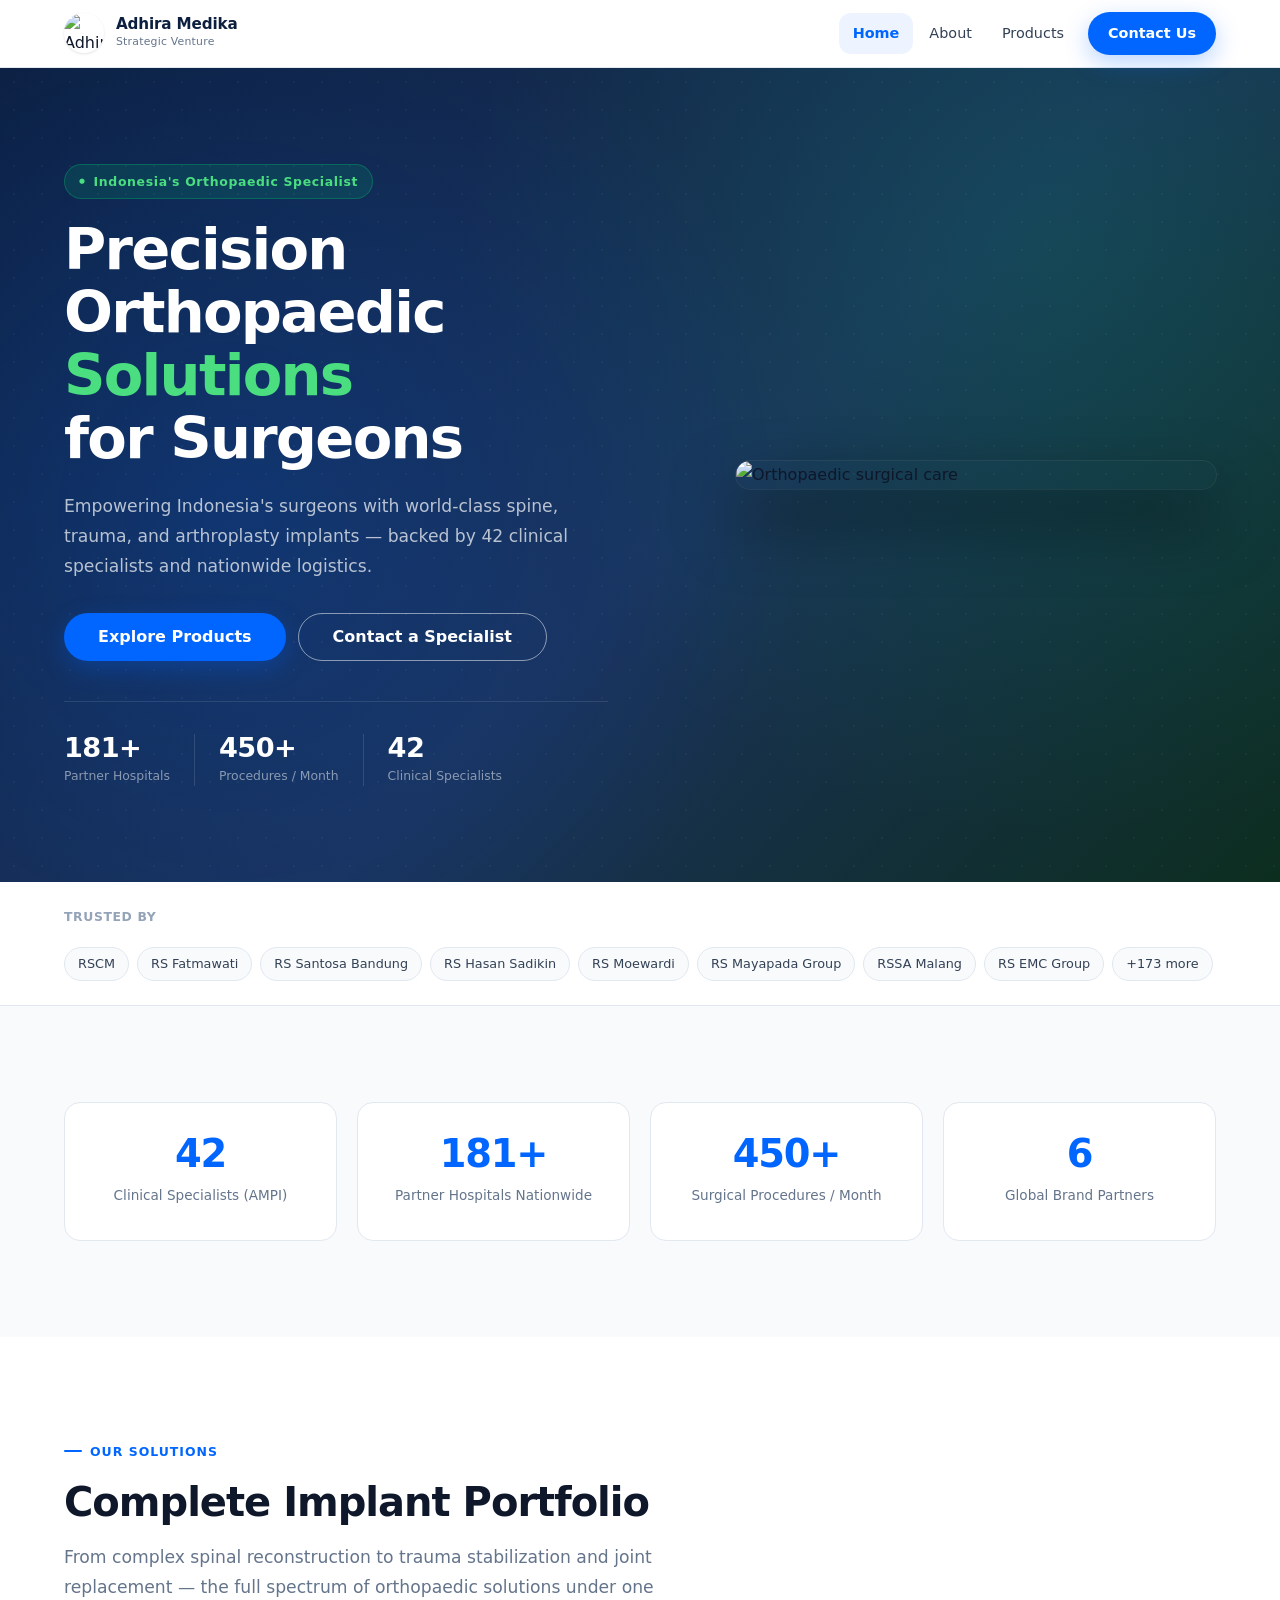
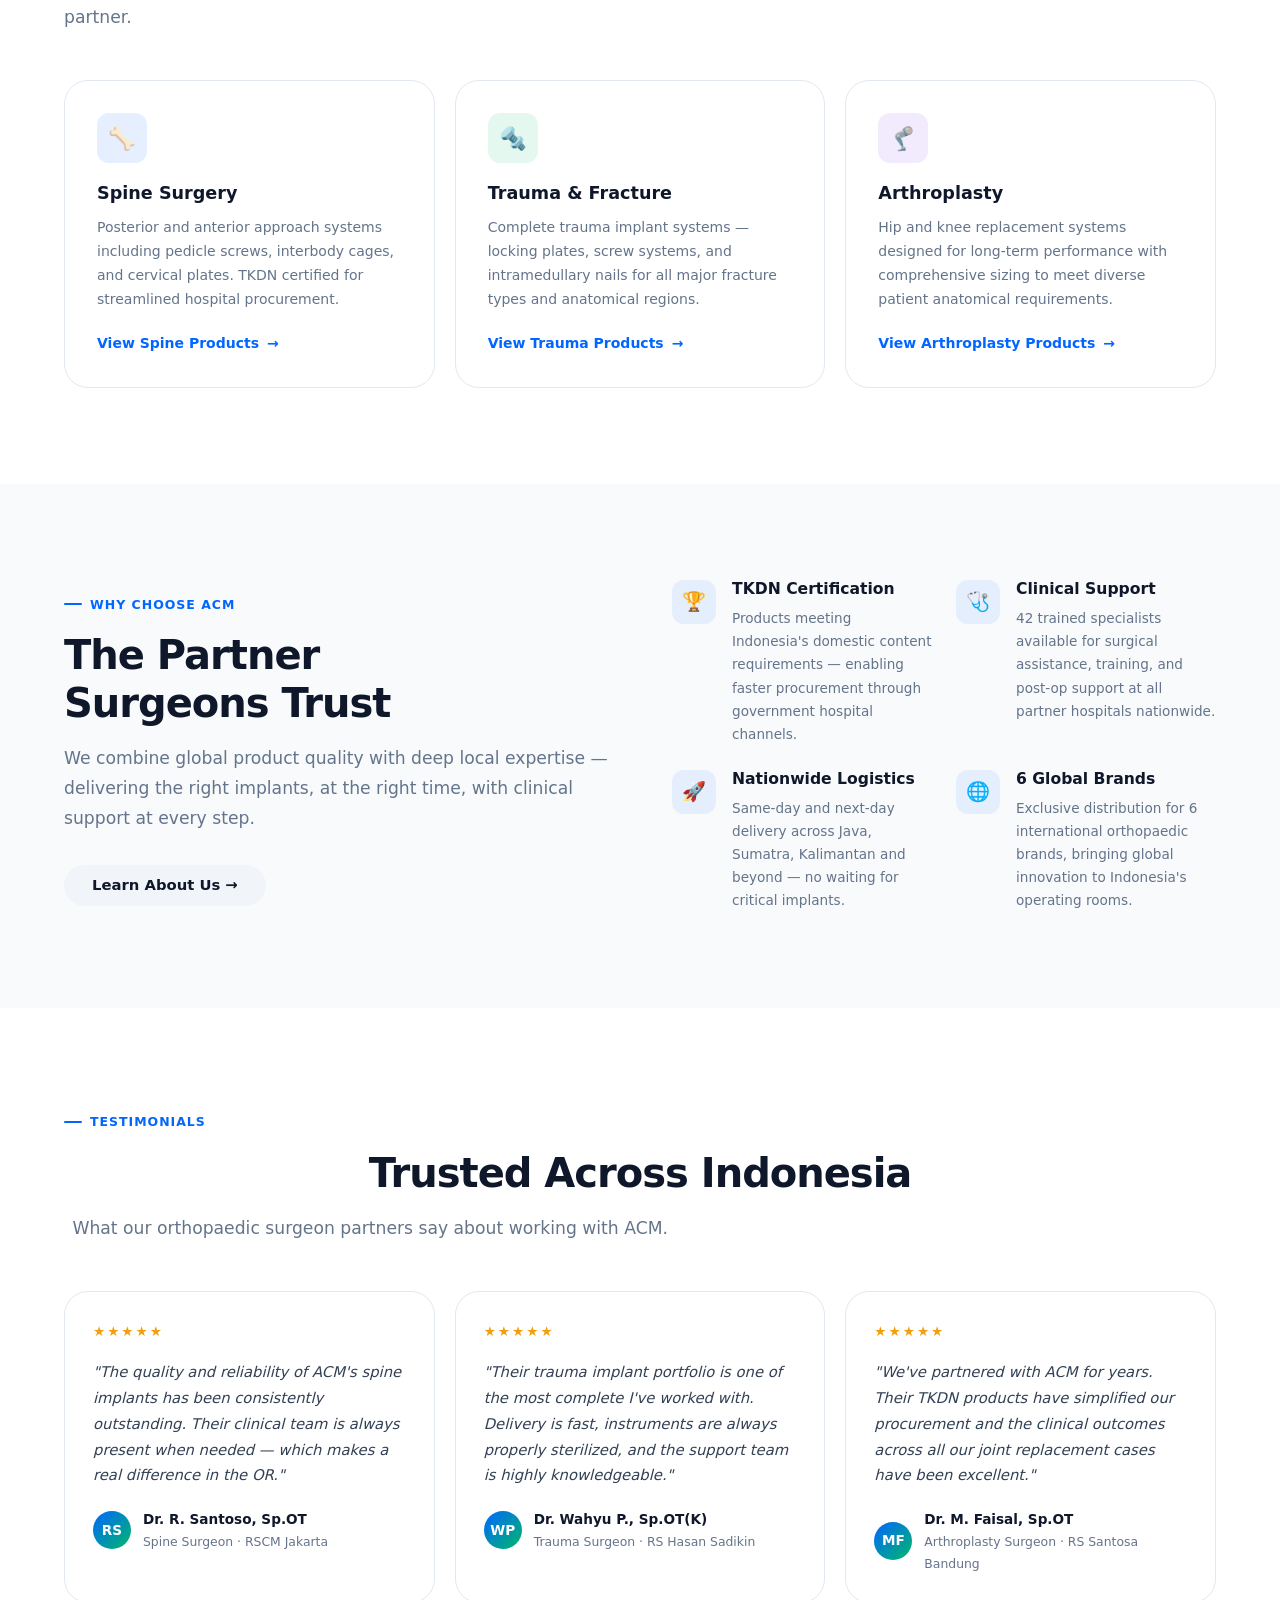
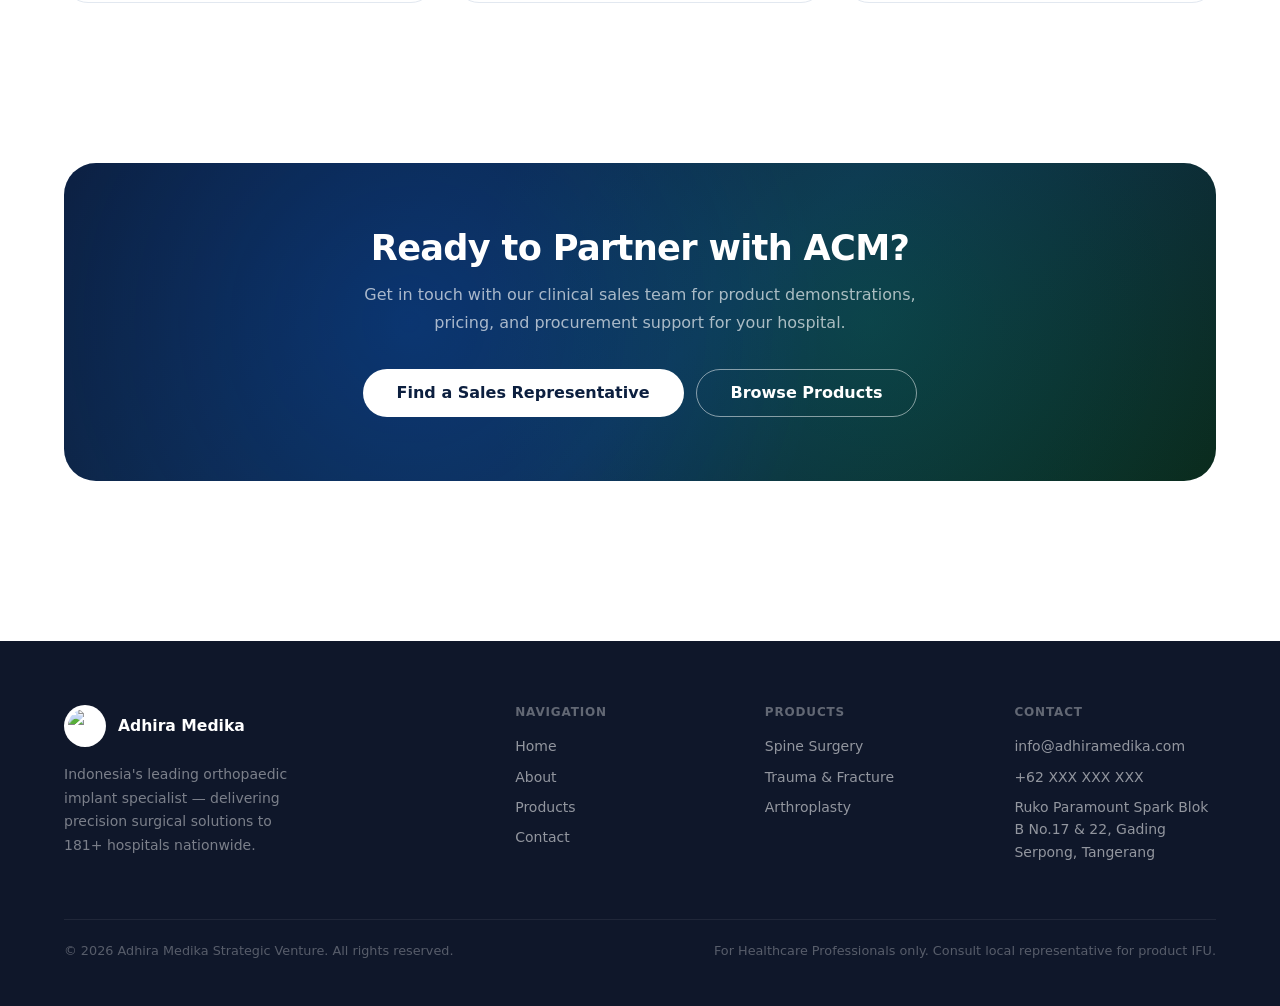
==== index.html @ 1e5b0699 "Initial commit: ACM premium redesign v2" ====
<!DOCTYPE html>
<html lang="en">
<head>
  <meta charset="UTF-8">
  <meta name="viewport" content="width=device-width, initial-scale=1.0">
  <meta name="referrer" content="strict-origin-when-cross-origin">
  <meta http-equiv="Content-Security-Policy" content="default-src 'self'; style-src 'self' https://fonts.googleapis.com 'unsafe-inline'; font-src 'self' https://fonts.gstatic.com; img-src 'self' data:; script-src 'self'; frame-ancestors 'none'; form-action 'self'; base-uri 'self';">
  <meta name="description" content="Adhira Medika Strategic Venture — Indonesia's leading orthopaedic implant distributor. Spine, trauma, and arthroplasty solutions for surgeons across 181+ hospitals.">
  <title>Adhira Medika Strategic Venture — Orthopaedic Implant Solutions</title>
  <link rel="preconnect" href="https://fonts.googleapis.com">
  <link href="https://fonts.googleapis.com/css2?family=Inter:wght@400;500;600;700;800;900&display=swap" rel="stylesheet">
  <link rel="stylesheet" href="css/shared.css">
  <style>
    /* ── Hero ── */
    .hero {
      background: linear-gradient(135deg, #0c1f3f 0%, #1a3158 55%, #0c2e1f 100%);
      padding: var(--s-24) 0;
      overflow: hidden; position: relative;
    }
    .hero::before {
      content: ''; position: absolute; inset: 0;
      background-image: radial-gradient(circle at 18% 55%, rgba(0,102,255,.2) 0%, transparent 50%),
        radial-gradient(circle at 82% 22%, rgba(0,184,107,.17) 0%, transparent 48%);
      pointer-events: none;
    }
    .hero::after {
      content: ''; position: absolute; inset: 0;
      background-image: radial-gradient(circle, rgba(255,255,255,.038) 1px, transparent 1px);
      background-size: 28px 28px; pointer-events: none;
    }
    .hero-inner {
      position: relative; z-index: 1;
      display: grid; grid-template-columns: 1fr 1fr;
      gap: var(--s-16); align-items: center;
    }
    .hero-badge {
      display: inline-flex; align-items: center; gap: var(--s-2);
      background: rgba(0,184,107,.15); border: 1px solid rgba(0,184,107,.35);
      color: #4ade80; font-size: 0.78rem; font-weight: 700;
      letter-spacing: 0.05em; padding: 6px 14px; border-radius: var(--r-full);
      margin-bottom: var(--s-5);
    }
    .hero-badge::before { content: '●'; font-size: 0.55em; }
    .hero-h1 {
      font-size: clamp(2.2rem, 4.5vw, 3.6rem);
      font-weight: 900; color: #fff;
      letter-spacing: -0.03em; line-height: 1.09;
      margin-bottom: var(--s-5);
    }
    .hero-h1 em { font-style: normal; color: #4ade80; }
    .hero-sub {
      font-size: 1.075rem; color: rgba(255,255,255,.7);
      line-height: 1.75; max-width: 50ch; margin-bottom: var(--s-8);
    }
    .hero-actions { display: flex; gap: var(--s-3); flex-wrap: wrap; }
    .hero-stats {
      display: flex; gap: var(--s-6); margin-top: var(--s-10);
      padding-top: var(--s-8); border-top: 1px solid rgba(255,255,255,.1);
      flex-wrap: wrap;
    }
    .hero-stat-num { display: block; font-size: 1.7rem; font-weight: 900; color: #fff; letter-spacing: -0.02em; line-height: 1; }
    .hero-stat-label { font-size: 0.775rem; color: rgba(255,255,255,.5); margin-top: 4px; }
    .hero-divider { width: 1px; background: rgba(255,255,255,.12); align-self: stretch; }
    .hero-visual { display: flex; align-items: center; justify-content: flex-end; }
    .hero-img-wrap {
      border-radius: var(--r-2xl); overflow: hidden;
      box-shadow: 0 32px 64px rgba(0,0,0,.5), 0 0 0 1px rgba(255,255,255,.08);
      max-width: 480px; width: 100%;
    }
    .hero-img-wrap img { width: 100%; display: block; }

    /* ── Trust Bar ── */
    .trust-bar { padding: var(--s-6) 0; border-bottom: 1px solid var(--gray-200); }
    .trust-bar-inner { display: flex; align-items: center; gap: var(--s-5); flex-wrap: wrap; }
    .trust-label { font-size: 0.775rem; font-weight: 600; color: var(--gray-400); letter-spacing: 0.05em; text-transform: uppercase; white-space: nowrap; flex-shrink: 0; }
    .trust-chips { display: flex; flex-wrap: wrap; gap: var(--s-2); }
    .trust-chip { background: var(--gray-50); border: 1px solid var(--gray-200); border-radius: var(--r-full); padding: 5px 13px; font-size: 0.8rem; font-weight: 500; color: var(--gray-700); }

    /* ── Stats ── */
    .stats-grid { display: grid; grid-template-columns: repeat(4, 1fr); gap: var(--s-5); }
    .stat-card {
      background: #fff; border: 1px solid var(--gray-200); border-radius: var(--r-lg);
      padding: var(--s-8) var(--s-6); text-align: center;
      transition: box-shadow var(--t-base), transform var(--t-base), border-color var(--t-base);
    }
    @media (hover:hover) { .stat-card:hover { box-shadow: var(--sh-lg); transform: translateY(-3px); border-color: var(--primary); } }
    .stat-num { display: block; font-size: 2.4rem; font-weight: 900; color: var(--primary); letter-spacing: -0.03em; line-height: 1; margin-bottom: var(--s-2); }
    .stat-label { font-size: 0.85rem; color: var(--gray-500); font-weight: 500; }

    /* ── Solutions ── */
    .solutions-grid { display: grid; grid-template-columns: repeat(3, 1fr); gap: var(--s-5); }
    .solution-card {
      background: #fff; border: 1px solid var(--gray-200); border-radius: var(--r-xl);
      padding: var(--s-8); display: flex; flex-direction: column;
      transition: box-shadow var(--t-base), transform var(--t-base), border-color var(--t-base);
    }
    @media (hover:hover) { .solution-card:hover { box-shadow: var(--sh-lg); transform: translateY(-4px); border-color: var(--primary); } }
    .solution-icon { width: 50px; height: 50px; border-radius: var(--r-md); display: flex; align-items: center; justify-content: center; font-size: 1.4rem; margin-bottom: var(--s-5); }
    .icon-blue { background: rgba(0,102,255,.1); }
    .icon-green { background: rgba(0,184,107,.1); }
    .icon-purple { background: rgba(124,58,237,.1); }
    .solution-title { font-size: 1.1rem; font-weight: 700; color: var(--gray-900); margin-bottom: var(--s-3); }
    .solution-desc { font-size: 0.875rem; color: var(--gray-500); line-height: 1.7; flex: 1; margin-bottom: var(--s-5); }
    .solution-link { display: inline-flex; align-items: center; gap: var(--s-2); font-size: 0.875rem; font-weight: 600; color: var(--primary); text-decoration: none; }
    .solution-link-arrow { transition: transform var(--t-fast); }
    .solution-link:hover .solution-link-arrow { transform: translateX(4px); }

    /* ── Why ACM ── */
    .why-layout { display: grid; grid-template-columns: 1fr 1fr; gap: var(--s-16); align-items: center; }
    .why-grid { display: grid; grid-template-columns: 1fr 1fr; gap: var(--s-6); }
    .why-item { display: flex; gap: var(--s-4); }
    .why-icon { flex-shrink: 0; width: 44px; height: 44px; background: rgba(0,102,255,.08); border-radius: var(--r-md); display: flex; align-items: center; justify-content: center; font-size: 1.2rem; }
    .why-title { font-size: 0.975rem; font-weight: 700; color: var(--gray-900); margin-bottom: var(--s-2); }
    .why-desc { font-size: 0.85rem; color: var(--gray-500); line-height: 1.7; }

    /* ── Testimonials ── */
    .testimonials-grid { display: grid; grid-template-columns: repeat(3, 1fr); gap: var(--s-5); }
    .testi-card { background: #fff; border: 1px solid var(--gray-200); border-radius: var(--r-xl); padding: var(--s-7, 1.75rem); }
    .testi-stars { color: #f59e0b; font-size: 0.85rem; letter-spacing: 2px; margin-bottom: var(--s-4); }
    .testi-quote { font-size: 0.925rem; color: var(--gray-700); line-height: 1.75; margin-bottom: var(--s-5); font-style: italic; }
    .testi-author { display: flex; align-items: center; gap: var(--s-3); }
    .testi-avatar { width: 38px; height: 38px; border-radius: var(--r-full); background: linear-gradient(135deg, var(--primary), var(--emerald)); display: flex; align-items: center; justify-content: center; font-size: 0.85rem; font-weight: 700; color: #fff; flex-shrink: 0; }
    .testi-name { font-size: 0.85rem; font-weight: 700; color: var(--gray-900); }
    .testi-role { font-size: 0.775rem; color: var(--gray-500); }

    /* ── CTA Banner ── */
    .cta-banner {
      background: linear-gradient(135deg, #0c1f3f 0%, #0f2d4f 55%, #0a2a1c 100%);
      border-radius: var(--r-2xl); padding: var(--s-16) var(--s-12);
      margin: 0 0 var(--s-24) 0; position: relative; overflow: hidden; text-align: center;
    }
    .cta-banner::before {
      content: ''; position: absolute; inset: 0;
      background-image: radial-gradient(circle at 30% 50%, rgba(0,102,255,.22) 0%, transparent 50%),
        radial-gradient(circle at 70% 50%, rgba(0,184,107,.17) 0%, transparent 48%);
      pointer-events: none;
    }
    .cta-banner-inner { position: relative; z-index: 1; max-width: 600px; margin: 0 auto; }
    .cta-title { font-size: clamp(1.6rem, 3vw, 2.2rem); font-weight: 800; color: #fff; letter-spacing: -0.02em; margin-bottom: var(--s-3); }
    .cta-sub { font-size: 1rem; color: rgba(255,255,255,.65); line-height: 1.75; margin-bottom: var(--s-8); }
    .cta-actions { display: flex; gap: var(--s-3); justify-content: center; flex-wrap: wrap; }

    /* ── Responsive ── */
    @media (max-width: 1024px) {
      .stats-grid { grid-template-columns: repeat(2, 1fr); }
      .testimonials-grid { grid-template-columns: repeat(2, 1fr); }
    }
    @media (max-width: 860px) {
      .hero-inner { grid-template-columns: 1fr; }
      .hero-visual { display: none; }
      .solutions-grid { grid-template-columns: 1fr 1fr; }
      .why-layout { grid-template-columns: 1fr; gap: var(--s-10); }
      .cta-banner { padding: var(--s-12) var(--s-6); border-radius: var(--r-xl); }
    }
    @media (max-width: 600px) {
      .solutions-grid { grid-template-columns: 1fr; }
      .testimonials-grid { grid-template-columns: 1fr; }
      .why-grid { grid-template-columns: 1fr; }
      .hero-stats { gap: var(--s-4); }
    }
    @media (max-width: 480px) {
      .stats-grid { grid-template-columns: 1fr 1fr; }
    }
  </style>
</head>
<body>
  <a href="#main-content" class="skip-link">Skip to main content</a>

  <!-- Nav -->
  <header class="site-header" id="site-header">
    <div class="nav-inner">
      <a href="index.html" class="nav-logo" aria-label="Adhira Medika home">
        <img src="../ACM/company Logo/Adhira Medika Strategic Logo.png" alt="Adhira Medika Strategic Logo">
        <div>
          <span class="nav-logo-name">Adhira Medika</span>
          <span class="nav-logo-sub">Strategic Venture</span>
        </div>
      </a>
      <button class="nav-toggle" aria-label="Toggle navigation" aria-expanded="false" aria-controls="nav-menu">
        <span class="hamburger-line"></span>
        <span class="hamburger-line"></span>
        <span class="hamburger-line"></span>
      </button>
      <nav class="main-nav" id="nav-menu" aria-label="Main navigation">
        <ul>
          <li><a href="index.html" class="active" aria-current="page">Home</a></li>
          <li><a href="about.html">About</a></li>
          <li><a href="products.html">Products</a></li>
          <li><a href="contact.html" class="nav-cta">Contact Us</a></li>
        </ul>
      </nav>
    </div>
  </header>

  <main id="main-content">

    <!-- Hero -->
    <section class="hero" aria-label="Welcome">
      <div class="container">
        <div class="hero-inner">
          <div>
            <div class="hero-badge">Indonesia's Orthopaedic Specialist</div>
            <h1 class="hero-h1">Precision<br>Orthopaedic<br><em>Solutions</em><br>for Surgeons</h1>
            <p class="hero-sub">Empowering Indonesia's surgeons with world-class spine, trauma, and arthroplasty implants — backed by 42 clinical specialists and nationwide logistics.</p>
            <div class="hero-actions">
              <a href="products.html" class="btn btn-primary btn-lg">Explore Products</a>
              <a href="contact.html" class="btn btn-outline btn-lg">Contact a Specialist</a>
            </div>
            <div class="hero-stats">
              <div>
                <span class="hero-stat-num">181+</span>
                <div class="hero-stat-label">Partner Hospitals</div>
              </div>
              <div class="hero-divider"></div>
              <div>
                <span class="hero-stat-num">450+</span>
                <div class="hero-stat-label">Procedures / Month</div>
              </div>
              <div class="hero-divider"></div>
              <div>
                <span class="hero-stat-num">42</span>
                <div class="hero-stat-label">Clinical Specialists</div>
              </div>
            </div>
          </div>
          <div class="hero-visual">
            <div class="hero-img-wrap">
              <img src="../ACM/Others/Othopedic Care.png" alt="Orthopaedic surgical care" loading="eager">
            </div>
          </div>
        </div>
      </div>
    </section>

    <!-- Trust Bar -->
    <div class="trust-bar">
      <div class="container">
        <div class="trust-bar-inner">
          <span class="trust-label">Trusted by</span>
          <div class="trust-chips">
            <span class="trust-chip">RSCM</span>
            <span class="trust-chip">RS Fatmawati</span>
            <span class="trust-chip">RS Santosa Bandung</span>
            <span class="trust-chip">RS Hasan Sadikin</span>
            <span class="trust-chip">RS Moewardi</span>
            <span class="trust-chip">RS Mayapada Group</span>
            <span class="trust-chip">RSSA Malang</span>
            <span class="trust-chip">RS EMC Group</span>
            <span class="trust-chip">+173 more</span>
          </div>
        </div>
      </div>
    </div>

    <!-- Stats -->
    <section class="section section-muted" aria-label="Company statistics">
      <div class="container">
        <div class="stats-grid">
          <div class="stat-card" data-reveal>
            <span class="stat-num">42</span>
            <span class="stat-label">Clinical Specialists (AMPI)</span>
          </div>
          <div class="stat-card" data-reveal data-delay="1">
            <span class="stat-num">181+</span>
            <span class="stat-label">Partner Hospitals Nationwide</span>
          </div>
          <div class="stat-card" data-reveal data-delay="2">
            <span class="stat-num">450+</span>
            <span class="stat-label">Surgical Procedures / Month</span>
          </div>
          <div class="stat-card" data-reveal data-delay="3">
            <span class="stat-num">6</span>
            <span class="stat-label">Global Brand Partners</span>
          </div>
        </div>
      </div>
    </section>

    <!-- Solutions -->
    <section class="section" aria-label="Product solutions">
      <div class="container">
        <p class="section-label" data-reveal>Our Solutions</p>
        <h2 class="section-title" data-reveal>Complete Implant Portfolio</h2>
        <p class="section-sub" data-reveal>From complex spinal reconstruction to trauma stabilization and joint replacement — the full spectrum of orthopaedic solutions under one partner.</p>
        <div class="solutions-grid">
          <div class="solution-card" data-reveal data-delay="1">
            <div class="solution-icon icon-blue">🦴</div>
            <h3 class="solution-title">Spine Surgery</h3>
            <p class="solution-desc">Posterior and anterior approach systems including pedicle screws, interbody cages, and cervical plates. TKDN certified for streamlined hospital procurement.</p>
            <a href="products.html" class="solution-link">View Spine Products <span class="solution-link-arrow">→</span></a>
          </div>
          <div class="solution-card" data-reveal data-delay="2">
            <div class="solution-icon icon-green">🔩</div>
            <h3 class="solution-title">Trauma &amp; Fracture</h3>
            <p class="solution-desc">Complete trauma implant systems — locking plates, screw systems, and intramedullary nails for all major fracture types and anatomical regions.</p>
            <a href="products.html" class="solution-link">View Trauma Products <span class="solution-link-arrow">→</span></a>
          </div>
          <div class="solution-card" data-reveal data-delay="3">
            <div class="solution-icon icon-purple">🦿</div>
            <h3 class="solution-title">Arthroplasty</h3>
            <p class="solution-desc">Hip and knee replacement systems designed for long-term performance with comprehensive sizing to meet diverse patient anatomical requirements.</p>
            <a href="products.html" class="solution-link">View Arthroplasty Products <span class="solution-link-arrow">→</span></a>
          </div>
        </div>
      </div>
    </section>

    <!-- Why ACM -->
    <section class="section section-muted" aria-label="Why choose ACM">
      <div class="container">
        <div class="why-layout">
          <div>
            <p class="section-label" data-reveal>Why Choose ACM</p>
            <h2 class="section-title" data-reveal>The Partner<br>Surgeons Trust</h2>
            <p class="section-sub" data-reveal style="margin-bottom: var(--s-8);">We combine global product quality with deep local expertise — delivering the right implants, at the right time, with clinical support at every step.</p>
            <a href="about.html" class="btn btn-ghost" data-reveal>Learn About Us →</a>
          </div>
          <div class="why-grid" data-reveal>
            <div class="why-item">
              <div class="why-icon">🏆</div>
              <div>
                <h3 class="why-title">TKDN Certification</h3>
                <p class="why-desc">Products meeting Indonesia's domestic content requirements — enabling faster procurement through government hospital channels.</p>
              </div>
            </div>
            <div class="why-item">
              <div class="why-icon">🩺</div>
              <div>
                <h3 class="why-title">Clinical Support</h3>
                <p class="why-desc">42 trained specialists available for surgical assistance, training, and post-op support at all partner hospitals nationwide.</p>
              </div>
            </div>
            <div class="why-item">
              <div class="why-icon">🚀</div>
              <div>
                <h3 class="why-title">Nationwide Logistics</h3>
                <p class="why-desc">Same-day and next-day delivery across Java, Sumatra, Kalimantan and beyond — no waiting for critical implants.</p>
              </div>
            </div>
            <div class="why-item">
              <div class="why-icon">🌐</div>
              <div>
                <h3 class="why-title">6 Global Brands</h3>
                <p class="why-desc">Exclusive distribution for 6 international orthopaedic brands, bringing global innovation to Indonesia's operating rooms.</p>
              </div>
            </div>
          </div>
        </div>
      </div>
    </section>

    <!-- Testimonials -->
    <section class="section" aria-label="Testimonials">
      <div class="container">
        <p class="section-label text-center" data-reveal>Testimonials</p>
        <h2 class="section-title text-center" data-reveal>Trusted Across Indonesia</h2>
        <p class="section-sub text-center" data-reveal>What our orthopaedic surgeon partners say about working with ACM.</p>
        <div class="testimonials-grid">
          <div class="testi-card" data-reveal data-delay="1">
            <div class="testi-stars">★★★★★</div>
            <p class="testi-quote">"The quality and reliability of ACM's spine implants has been consistently outstanding. Their clinical team is always present when needed — which makes a real difference in the OR."</p>
            <div class="testi-author">
              <div class="testi-avatar">RS</div>
              <div>
                <div class="testi-name">Dr. R. Santoso, Sp.OT</div>
                <div class="testi-role">Spine Surgeon · RSCM Jakarta</div>
              </div>
            </div>
          </div>
          <div class="testi-card" data-reveal data-delay="2">
            <div class="testi-stars">★★★★★</div>
            <p class="testi-quote">"Their trauma implant portfolio is one of the most complete I've worked with. Delivery is fast, instruments are always properly sterilized, and the support team is highly knowledgeable."</p>
            <div class="testi-author">
              <div class="testi-avatar">WP</div>
              <div>
                <div class="testi-name">Dr. Wahyu P., Sp.OT(K)</div>
                <div class="testi-role">Trauma Surgeon · RS Hasan Sadikin</div>
              </div>
            </div>
          </div>
          <div class="testi-card" data-reveal data-delay="3">
            <div class="testi-stars">★★★★★</div>
            <p class="testi-quote">"We've partnered with ACM for years. Their TKDN products have simplified our procurement and the clinical outcomes across all our joint replacement cases have been excellent."</p>
            <div class="testi-author">
              <div class="testi-avatar">MF</div>
              <div>
                <div class="testi-name">Dr. M. Faisal, Sp.OT</div>
                <div class="testi-role">Arthroplasty Surgeon · RS Santosa Bandung</div>
              </div>
            </div>
          </div>
        </div>
      </div>
    </section>

    <!-- CTA Banner -->
    <section class="section-sm" aria-label="Call to action">
      <div class="container">
        <div class="cta-banner">
          <div class="cta-banner-inner">
            <h2 class="cta-title">Ready to Partner with ACM?</h2>
            <p class="cta-sub">Get in touch with our clinical sales team for product demonstrations, pricing, and procurement support for your hospital.</p>
            <div class="cta-actions">
              <a href="contact.html" class="btn btn-white btn-lg">Find a Sales Representative</a>
              <a href="products.html" class="btn btn-outline btn-lg">Browse Products</a>
            </div>
          </div>
        </div>
      </div>
    </section>

  </main>

  <!-- Footer -->
  <footer class="site-footer">
    <div class="container">
      <div class="footer-grid">
        <div class="footer-brand">
          <a href="index.html" class="footer-brand-logo">
            <img src="../ACM/company Logo/Adhira Medika Strategic Logo.png" alt="Adhira Medika Logo">
            <span>Adhira Medika</span>
          </a>
          <p>Indonesia's leading orthopaedic implant specialist — delivering precision surgical solutions to 181+ hospitals nationwide.</p>
        </div>
        <div class="footer-col">
          <h4>Navigation</h4>
          <ul>
            <li><a href="index.html">Home</a></li>
            <li><a href="about.html">About</a></li>
            <li><a href="products.html">Products</a></li>
            <li><a href="contact.html">Contact</a></li>
          </ul>
        </div>
        <div class="footer-col">
          <h4>Products</h4>
          <ul>
            <li><a href="products.html">Spine Surgery</a></li>
            <li><a href="products.html">Trauma &amp; Fracture</a></li>
            <li><a href="products.html">Arthroplasty</a></li>
          </ul>
        </div>
        <div class="footer-col">
          <h4>Contact</h4>
          <ul>
            <li><a href="mailto:info@adhiramedika.com">info@adhiramedika.com</a></li>
            <li><a href="tel:+62000000000">+62 XXX XXX XXX</a></li>
            <li>Ruko Paramount Spark Blok B No.17 &amp; 22, Gading Serpong, Tangerang</li>
          </ul>
        </div>
      </div>
      <div class="footer-bottom">
        <p>© 2026 Adhira Medika Strategic Venture. All rights reserved.</p>
        <p>For Healthcare Professionals only. Consult local representative for product IFU.</p>
      </div>
    </div>
  </footer>

  <script src="js/nav.js"></script>
  <script src="js/animate.js"></script>
</body>
</html>
---- css/shared.css ----
/* ============================================================
   ACM-v2 — Adhira Medika Strategic Venture | Premium Design
   ============================================================ */

/* ─── Design Tokens ─── */
:root {
  --navy:       #0c1f3f;
  --navy-light: #152848;
  --primary:    #0066ff;
  --primary-h:  #0052cc;
  --emerald:    #00b86b;
  --emerald-h:  #009957;

  --white:    #ffffff;
  --gray-50:  #f8fafc;
  --gray-100: #f1f5f9;
  --gray-200: #e2e8f0;
  --gray-300: #cbd5e1;
  --gray-400: #94a3b8;
  --gray-500: #64748b;
  --gray-700: #334155;
  --gray-900: #0f172a;

  --font: 'Inter', system-ui, -apple-system, sans-serif;

  --s-1:  0.25rem;
  --s-2:  0.5rem;
  --s-3:  0.75rem;
  --s-4:  1rem;
  --s-5:  1.25rem;
  --s-6:  1.5rem;
  --s-8:  2rem;
  --s-10: 2.5rem;
  --s-12: 3rem;
  --s-16: 4rem;
  --s-24: 6rem;

  --r-sm:   6px;
  --r-md:   12px;
  --r-lg:   16px;
  --r-xl:   24px;
  --r-2xl:  32px;
  --r-full: 9999px;

  --sh-sm:   0 1px 3px rgba(0,0,0,.08), 0 1px 2px rgba(0,0,0,.04);
  --sh-md:   0 4px 12px rgba(0,0,0,.08), 0 2px 4px rgba(0,0,0,.04);
  --sh-lg:   0 12px 28px rgba(0,0,0,.1), 0 4px 8px rgba(0,0,0,.05);
  --sh-xl:   0 24px 48px rgba(0,0,0,.12);
  --sh-blue: 0 8px 24px rgba(0,102,255,.28);
  --sh-card: 0 0 0 1px rgba(0,0,0,.06), 0 2px 8px rgba(0,0,0,.05);

  --t-fast: 140ms ease;
  --t-base: 220ms ease;
  --nav-h:  68px;
  --max-w:  1200px;
}

/* ─── Reset ─── */
*, *::before, *::after { box-sizing: border-box; }
html { scroll-behavior: smooth; }
body {
  font-family: var(--font);
  margin: 0; padding: 0;
  color: var(--gray-900);
  background: var(--white);
  line-height: 1.7;
  -webkit-font-smoothing: antialiased;
  overflow-x: hidden;
}
img { max-width: 100%; height: auto; display: block; }
h1,h2,h3,h4,h5 { line-height: 1.2; margin: 0; font-weight: 700; }
p { margin: 0; }
a { color: inherit; }

/* ─── Skip Link ─── */
.skip-link {
  position: absolute; top: -40px; left: 0;
  background: var(--primary); color: #fff;
  padding: 8px 16px; font-weight: 600; font-size: 0.875rem;
  text-decoration: none; z-index: 9999;
  border-radius: 0 0 var(--r-sm) 0;
  transition: top var(--t-fast);
}
.skip-link:focus { top: 0; }

/* ─── Container ─── */
.container {
  max-width: var(--max-w);
  margin: 0 auto;
  padding: 0 var(--s-6);
}
@media (max-width: 600px) { .container { padding: 0 var(--s-4); } }

/* ─── Site Header / Nav ─── */
.site-header {
  position: sticky; top: 0; z-index: 500;
  height: var(--nav-h);
  display: flex; align-items: center;
  background: rgba(255,255,255,0.92);
  backdrop-filter: blur(16px);
  -webkit-backdrop-filter: blur(16px);
  border-bottom: 1px solid var(--gray-200);
  transition: box-shadow var(--t-base);
}
.site-header.scrolled { box-shadow: var(--sh-md); }

.nav-inner {
  width: 100%; max-width: var(--max-w);
  margin: 0 auto; padding: 0 var(--s-6);
  display: flex; align-items: center;
  justify-content: space-between; gap: var(--s-6);
}

.nav-logo {
  display: flex; align-items: center; gap: var(--s-3);
  text-decoration: none; flex-shrink: 0;
}
.nav-logo img {
  height: 40px; width: 40px;
  object-fit: contain; border-radius: var(--r-full);
  background: #fff; box-shadow: var(--sh-sm);
}
.nav-logo-name {
  font-weight: 800; font-size: 0.95rem;
  color: var(--navy); letter-spacing: -0.01em; display: block; line-height: 1.2;
}
.nav-logo-sub {
  font-size: 0.68rem; color: var(--gray-500);
  font-weight: 500; letter-spacing: 0.02em; display: block;
}

.main-nav { display: flex; align-items: center; }
.main-nav ul {
  list-style: none; margin: 0; padding: 0;
  display: flex; align-items: center; gap: 2px;
}
.main-nav ul li a {
  display: block; padding: 8px 14px;
  font-size: 0.9rem; font-weight: 500;
  color: var(--gray-700); text-decoration: none;
  border-radius: var(--r-md);
  transition: color var(--t-fast), background var(--t-fast);
  white-space: nowrap;
}
.main-nav ul li a:hover { color: var(--gray-900); background: var(--gray-100); }
.main-nav ul li a.active { color: var(--primary); font-weight: 600; background: rgba(0,102,255,.07); }
.main-nav ul li a.nav-cta {
  background: var(--primary); color: #fff; font-weight: 600;
  padding: 9px 20px; border-radius: var(--r-full); box-shadow: var(--sh-blue);
  margin-left: var(--s-2);
}
.main-nav ul li a.nav-cta:hover { background: var(--primary-h); }
.main-nav ul li a:focus-visible { outline: 3px solid var(--primary); outline-offset: 2px; }

/* Hamburger */
.nav-toggle {
  display: none; flex-direction: column; gap: 5px;
  padding: 10px; background: none; border: none;
  cursor: pointer; border-radius: var(--r-md);
  touch-action: manipulation;
}
.hamburger-line {
  display: block; width: 22px; height: 2px;
  background: var(--gray-700); border-radius: 2px;
  transition: transform var(--t-base), opacity var(--t-base);
}

@media (max-width: 768px) {
  .nav-toggle { display: flex; }
  .main-nav {
    position: fixed; top: var(--nav-h); left: 0; right: 0;
    background: #fff; border-bottom: 1px solid var(--gray-200);
    padding: var(--s-4); box-shadow: var(--sh-lg);
    transform: translateY(-110%); opacity: 0; pointer-events: none;
    transition: transform var(--t-base), opacity var(--t-base);
  }
  .main-nav.is-open { transform: translateY(0); opacity: 1; pointer-events: auto; }
  .main-nav ul { flex-direction: column; align-items: stretch; gap: var(--s-1); }
  .main-nav ul li a { padding: 13px 16px; font-size: 1rem; border-radius: var(--r-md); }
  .main-nav ul li a.nav-cta { text-align: center; margin-left: 0; margin-top: var(--s-2); border-radius: var(--r-md); }
}

/* ─── Buttons ─── */
.btn {
  display: inline-flex; align-items: center; gap: var(--s-2);
  padding: 13px 28px; font-family: var(--font);
  font-size: 0.925rem; font-weight: 600;
  border-radius: var(--r-full); border: none;
  cursor: pointer; text-decoration: none;
  transition: background var(--t-fast), transform var(--t-fast), box-shadow var(--t-fast);
  touch-action: manipulation; white-space: nowrap; line-height: 1;
}
.btn-primary { background: var(--primary); color: #fff; box-shadow: var(--sh-blue); }
.btn-primary:hover { background: var(--primary-h); transform: translateY(-1px); box-shadow: 0 12px 32px rgba(0,102,255,.35); }
.btn-outline { background: transparent; color: #fff; border: 1.5px solid rgba(255,255,255,.5); }
.btn-outline:hover { background: rgba(255,255,255,.1); border-color: rgba(255,255,255,.8); }
.btn-ghost { background: var(--gray-100); color: var(--gray-900); }
.btn-ghost:hover { background: var(--gray-200); }
.btn-white { background: #fff; color: var(--navy); }
.btn-white:hover { background: var(--gray-100); transform: translateY(-1px); }
.btn:focus-visible { outline: 3px solid var(--primary); outline-offset: 2px; }
.btn-lg { padding: 15px 34px; font-size: 1rem; }
.btn-sm { padding: 8px 18px; font-size: 0.825rem; }

/* ─── Section Utilities ─── */
.section { padding: var(--s-24) 0; }
.section-sm { padding: var(--s-16) 0; }
.section-dark { background: var(--navy); color: #fff; }
.section-muted { background: var(--gray-50); }

.section-label {
  display: inline-flex; align-items: center; gap: var(--s-2);
  font-size: 0.78rem; font-weight: 700;
  letter-spacing: 0.08em; text-transform: uppercase;
  color: var(--primary); margin-bottom: var(--s-4);
}
.section-label::before {
  content: ''; display: block; width: 18px; height: 2px;
  background: var(--primary); border-radius: 1px;
}

.section-title {
  font-size: clamp(1.75rem, 3.5vw, 2.5rem);
  font-weight: 800; letter-spacing: -0.025em;
  color: var(--gray-900); margin-bottom: var(--s-4);
}
.section-dark .section-title { color: #fff; }
.section-sub {
  font-size: 1.075rem; color: var(--gray-500);
  max-width: 56ch; line-height: 1.75;
  margin-bottom: var(--s-12);
}
.section-dark .section-sub { color: rgba(255,255,255,.65); }
.text-center { text-align: center; }
.text-center .section-sub { margin-left: auto; margin-right: auto; }
.text-center .section-label { justify-content: center; }

/* ─── Cards ─── */
.card {
  background: #fff; border-radius: var(--r-lg);
  box-shadow: var(--sh-card); padding: var(--s-8);
  transition: box-shadow var(--t-base), transform var(--t-base);
}
@media (hover: hover) { .card:hover { box-shadow: var(--sh-lg); transform: translateY(-3px); } }

/* ─── Scroll Reveal ─── */
[data-reveal] { opacity: 0; transform: translateY(20px); transition: opacity 0.55s ease, transform 0.55s ease; }
[data-reveal].revealed { opacity: 1; transform: none; }
[data-reveal][data-delay="1"] { transition-delay: 0.08s; }
[data-reveal][data-delay="2"] { transition-delay: 0.16s; }
[data-reveal][data-delay="3"] { transition-delay: 0.24s; }
[data-reveal][data-delay="4"] { transition-delay: 0.32s; }
@media (prefers-reduced-motion: reduce) {
  [data-reveal], [data-reveal].revealed { opacity:1; transform:none; transition:none; }
}

/* ─── Page Hero (inner pages) ─── */
.page-hero {
  background: linear-gradient(135deg, var(--navy) 0%, var(--navy-light) 60%, #0c2e1f 100%);
  padding: var(--s-16) 0; margin-bottom: 0;
  position: relative; overflow: hidden;
}
.page-hero::before {
  content: ''; position: absolute; inset: 0;
  background-image: radial-gradient(circle at 15% 50%, rgba(0,102,255,.2) 0%, transparent 50%),
    radial-gradient(circle at 85% 30%, rgba(0,184,107,.15) 0%, transparent 45%);
  pointer-events: none;
}
.page-hero::after {
  content: ''; position: absolute; inset: 0;
  background-image: radial-gradient(circle, rgba(255,255,255,.035) 1px, transparent 1px);
  background-size: 28px 28px; pointer-events: none;
}
.page-hero-inner { position: relative; z-index: 1; }
.page-hero-badge {
  display: inline-flex; align-items: center; gap: var(--s-2);
  background: rgba(255,255,255,.1); border: 1px solid rgba(255,255,255,.2);
  color: rgba(255,255,255,.85); font-size: 0.78rem; font-weight: 600;
  letter-spacing: 0.04em; padding: 5px 14px; border-radius: var(--r-full);
  margin-bottom: var(--s-4);
}
.page-hero h1 {
  font-size: clamp(2rem, 4vw, 3rem);
  font-weight: 900; color: #fff;
  letter-spacing: -0.025em; line-height: 1.1;
  margin-bottom: var(--s-4);
}
.page-hero p {
  font-size: 1.05rem; color: rgba(255,255,255,.7);
  max-width: 54ch; line-height: 1.75;
}

/* ─── Footer ─── */
.site-footer {
  background: var(--gray-900);
  color: rgba(255,255,255,.65);
  padding: var(--s-16) 0 0 0;
}
.footer-grid {
  display: grid; grid-template-columns: 2fr 1fr 1fr 1fr;
  gap: var(--s-12); padding-bottom: var(--s-12);
  border-bottom: 1px solid rgba(255,255,255,.07);
}
.footer-brand-logo {
  display: flex; align-items: center; gap: var(--s-3);
  margin-bottom: var(--s-4); text-decoration: none;
}
.footer-brand-logo img {
  height: 42px; width: 42px; object-fit: contain;
  border-radius: var(--r-full); background: #fff; padding: 4px;
}
.footer-brand-logo span { font-weight: 700; font-size: 0.975rem; color: #fff; }
.footer-brand p { font-size: 0.875rem; color: rgba(255,255,255,.45); max-width: 28ch; line-height: 1.7; }
.footer-col h4 {
  font-size: 0.75rem; font-weight: 700; letter-spacing: 0.07em;
  text-transform: uppercase; color: rgba(255,255,255,.35); margin-bottom: var(--s-4);
}
.footer-col ul { list-style: none; margin: 0; padding: 0; }
.footer-col ul li { margin-bottom: var(--s-2); }
.footer-col ul li a {
  font-size: 0.875rem; color: rgba(255,255,255,.55);
  text-decoration: none; transition: color var(--t-fast);
}
.footer-col ul li a:hover { color: #fff; }
.footer-col ul li { font-size: 0.875rem; color: rgba(255,255,255,.55); line-height: 1.6; }
.footer-bottom {
  padding: var(--s-5) 0;
  display: flex; align-items: center; justify-content: space-between; gap: var(--s-4);
  font-size: 0.8rem; color: rgba(255,255,255,.3); flex-wrap: wrap;
}

@media (max-width: 900px) { .footer-grid { grid-template-columns: 1fr 1fr; gap: var(--s-8); } }
@media (max-width: 560px) { .footer-grid { grid-template-columns: 1fr; } .footer-bottom { flex-direction: column; text-align: center; } }

/* ─── iOS Safe Areas ─── */
.site-footer { padding-bottom: max(var(--s-6), env(safe-area-inset-bottom)); }
.site-header { padding-top: env(safe-area-inset-top, 0px); height: calc(var(--nav-h) + env(safe-area-inset-top, 0px)); }

/* ─── Misc ─── */
input, textarea, select { font-size: 16px; font-family: var(--font); }
body { overflow-x: hidden; }

/* ─── Reduced Motion ─── */
@media (prefers-reduced-motion: reduce) {
  *, *::before, *::after { transition: none !important; animation: none !important; }
}
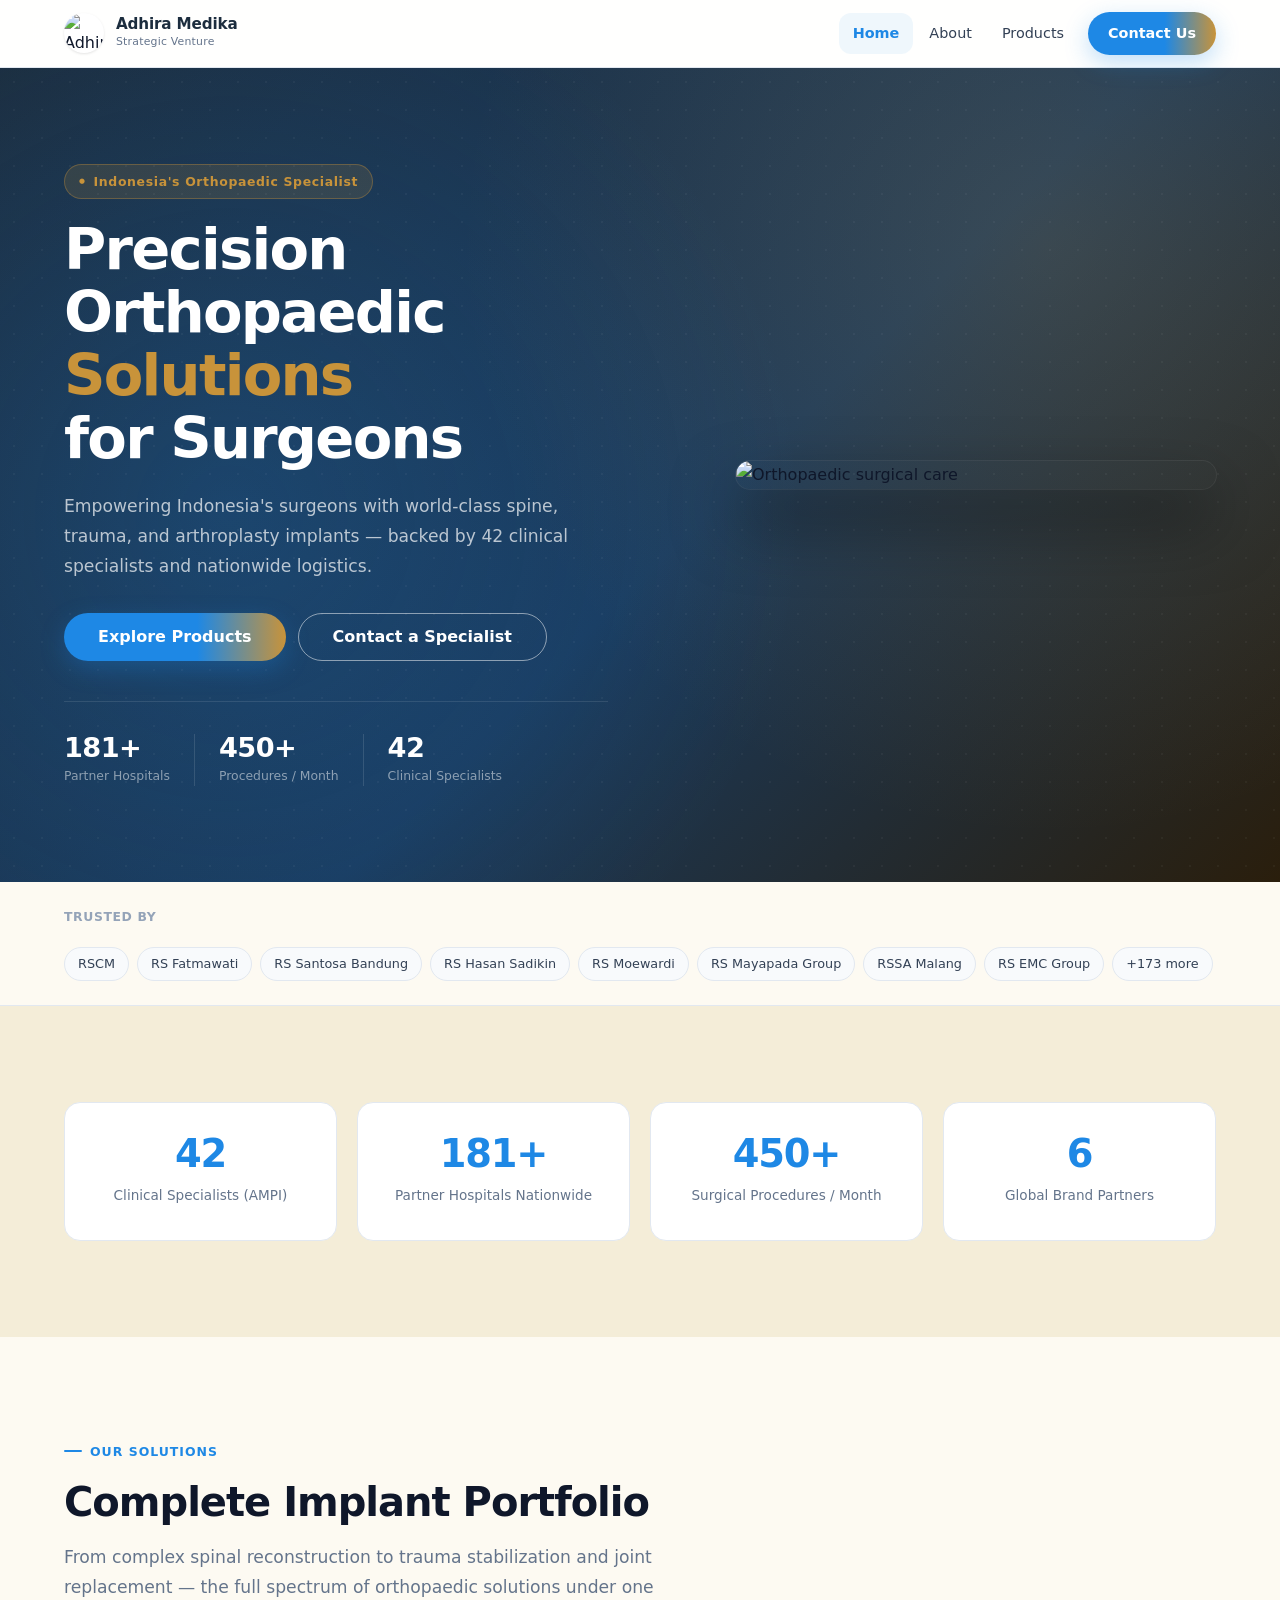
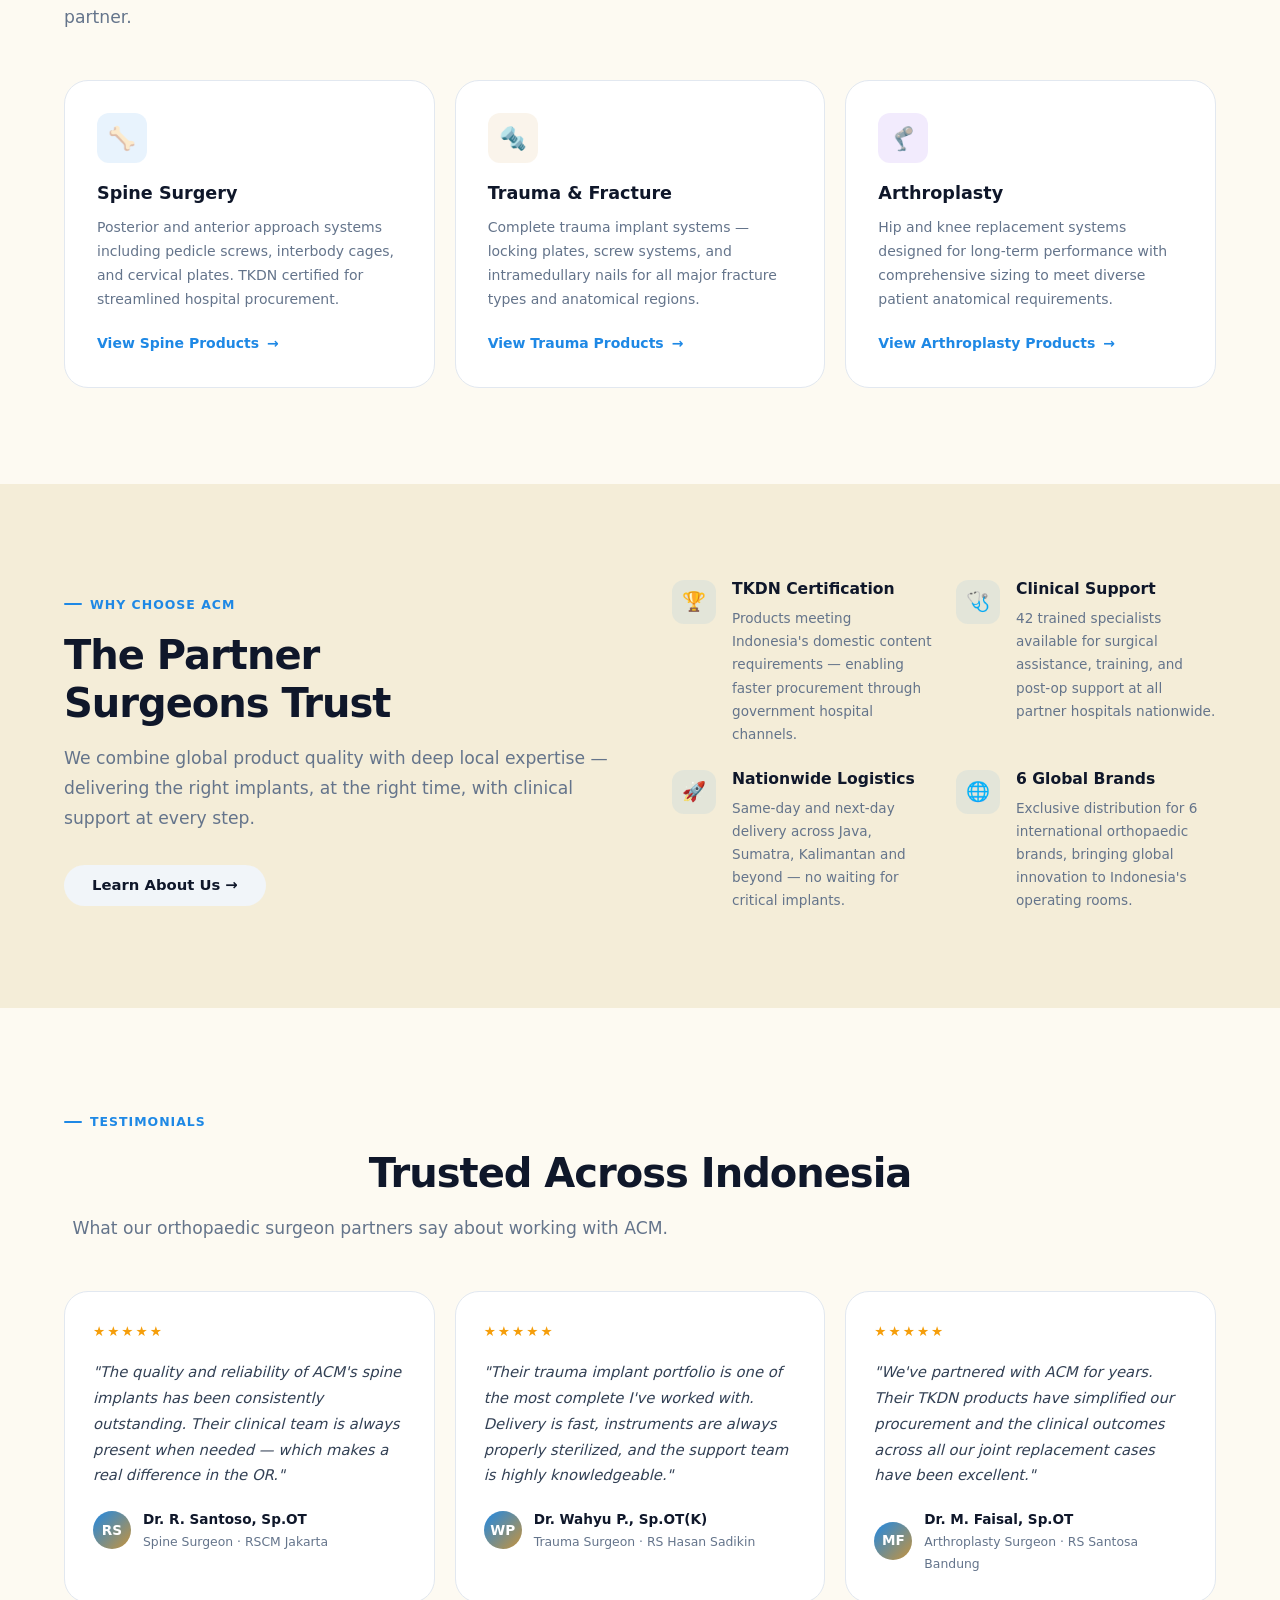
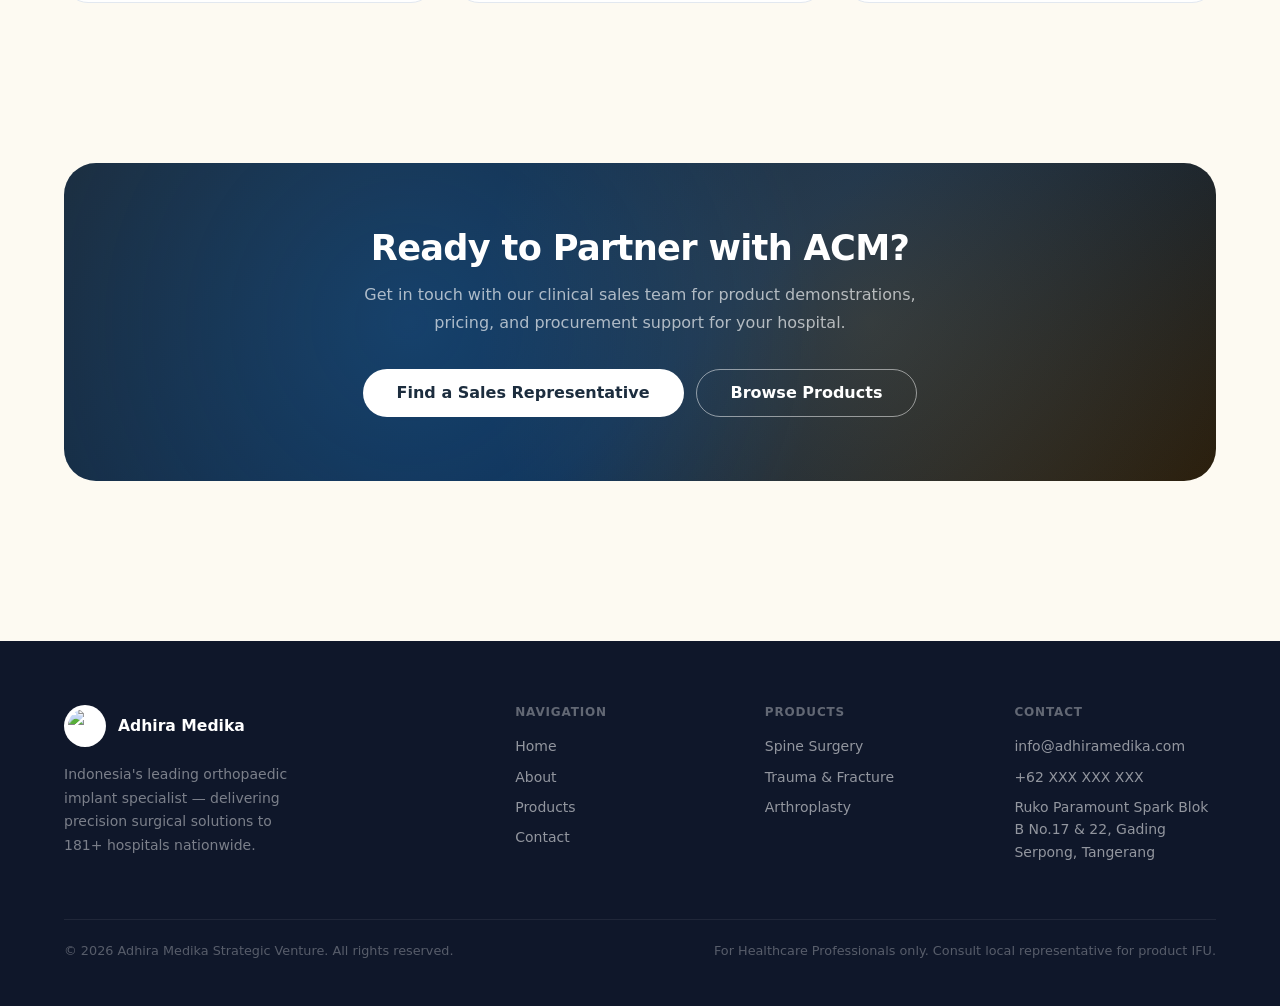
==== commit fa9b7eea: "ACM-v3: bone-themed premium redesign" ====
--- a/index.html
+++ b/index.html
@@ -13,14 +13,14 @@
   <style>
     /* ── Hero ── */
     .hero {
-      background: linear-gradient(135deg, #0c1f3f 0%, #1a3158 55%, #0c2e1f 100%);
+      background: linear-gradient(135deg, #1C2D3E 0%, #1A3A5C 55%, #2A1E0C 100%);
       padding: var(--s-24) 0;
       overflow: hidden; position: relative;
     }
     .hero::before {
       content: ''; position: absolute; inset: 0;
-      background-image: radial-gradient(circle at 18% 55%, rgba(0,102,255,.2) 0%, transparent 50%),
-        radial-gradient(circle at 82% 22%, rgba(0,184,107,.17) 0%, transparent 48%);
+      background-image: radial-gradient(circle at 18% 55%, rgba(30,136,229,.2) 0%, transparent 50%),
+        radial-gradient(circle at 82% 22%, rgba(200,147,58,.18) 0%, transparent 48%);
       pointer-events: none;
     }
     .hero::after {
@@ -35,8 +35,8 @@
     }
     .hero-badge {
       display: inline-flex; align-items: center; gap: var(--s-2);
-      background: rgba(0,184,107,.15); border: 1px solid rgba(0,184,107,.35);
-      color: #4ade80; font-size: 0.78rem; font-weight: 700;
+      background: rgba(200,147,58,.15); border: 1px solid rgba(200,147,58,.35);
+      color: #C8933A; font-size: 0.78rem; font-weight: 700;
       letter-spacing: 0.05em; padding: 6px 14px; border-radius: var(--r-full);
       margin-bottom: var(--s-5);
     }
@@ -47,7 +47,7 @@
       letter-spacing: -0.03em; line-height: 1.09;
       margin-bottom: var(--s-5);
     }
-    .hero-h1 em { font-style: normal; color: #4ade80; }
+    .hero-h1 em { font-style: normal; color: #C8933A; }
     .hero-sub {
       font-size: 1.075rem; color: rgba(255,255,255,.7);
       line-height: 1.75; max-width: 50ch; margin-bottom: var(--s-8);
@@ -96,8 +96,8 @@
     }
     @media (hover:hover) { .solution-card:hover { box-shadow: var(--sh-lg); transform: translateY(-4px); border-color: var(--primary); } }
     .solution-icon { width: 50px; height: 50px; border-radius: var(--r-md); display: flex; align-items: center; justify-content: center; font-size: 1.4rem; margin-bottom: var(--s-5); }
-    .icon-blue { background: rgba(0,102,255,.1); }
-    .icon-green { background: rgba(0,184,107,.1); }
+    .icon-blue { background: rgba(30,136,229,.1); }
+    .icon-green { background: rgba(200,147,58,.1); }
     .icon-purple { background: rgba(124,58,237,.1); }
     .solution-title { font-size: 1.1rem; font-weight: 700; color: var(--gray-900); margin-bottom: var(--s-3); }
     .solution-desc { font-size: 0.875rem; color: var(--gray-500); line-height: 1.7; flex: 1; margin-bottom: var(--s-5); }
@@ -109,7 +109,7 @@
     .why-layout { display: grid; grid-template-columns: 1fr 1fr; gap: var(--s-16); align-items: center; }
     .why-grid { display: grid; grid-template-columns: 1fr 1fr; gap: var(--s-6); }
     .why-item { display: flex; gap: var(--s-4); }
-    .why-icon { flex-shrink: 0; width: 44px; height: 44px; background: rgba(0,102,255,.08); border-radius: var(--r-md); display: flex; align-items: center; justify-content: center; font-size: 1.2rem; }
+    .why-icon { flex-shrink: 0; width: 44px; height: 44px; background: rgba(30,136,229,.08); border-radius: var(--r-md); display: flex; align-items: center; justify-content: center; font-size: 1.2rem; }
     .why-title { font-size: 0.975rem; font-weight: 700; color: var(--gray-900); margin-bottom: var(--s-2); }
     .why-desc { font-size: 0.85rem; color: var(--gray-500); line-height: 1.7; }
 
@@ -125,14 +125,14 @@
 
     /* ── CTA Banner ── */
     .cta-banner {
-      background: linear-gradient(135deg, #0c1f3f 0%, #0f2d4f 55%, #0a2a1c 100%);
+      background: linear-gradient(135deg, #1C2D3E 0%, #0F2D4F 55%, #2A1E0C 100%);
       border-radius: var(--r-2xl); padding: var(--s-16) var(--s-12);
       margin: 0 0 var(--s-24) 0; position: relative; overflow: hidden; text-align: center;
     }
     .cta-banner::before {
       content: ''; position: absolute; inset: 0;
-      background-image: radial-gradient(circle at 30% 50%, rgba(0,102,255,.22) 0%, transparent 50%),
-        radial-gradient(circle at 70% 50%, rgba(0,184,107,.17) 0%, transparent 48%);
+      background-image: radial-gradient(circle at 30% 50%, rgba(30,136,229,.22) 0%, transparent 50%),
+        radial-gradient(circle at 70% 50%, rgba(200,147,58,.18) 0%, transparent 48%);
       pointer-events: none;
     }
     .cta-banner-inner { position: relative; z-index: 1; max-width: 600px; margin: 0 auto; }
--- a/css/shared.css
+++ b/css/shared.css
@@ -4,12 +4,12 @@
 
 /* ─── Design Tokens ─── */
 :root {
-  --navy:       #0c1f3f;
-  --navy-light: #152848;
-  --primary:    #0066ff;
-  --primary-h:  #0052cc;
-  --emerald:    #00b86b;
-  --emerald-h:  #009957;
+  --navy:       #1C2D3E;   /* X-ray dark charcoal */
+  --navy-light: #243851;
+  --primary:    #1E88E5;   /* ACM steel blue */
+  --primary-h:  #0D74CB;
+  --emerald:    #C8933A;   /* bone gold / amber */
+  --emerald-h:  #A67728;
 
   --white:    #ffffff;
   --gray-50:  #f8fafc;
@@ -46,7 +46,7 @@
   --sh-md:   0 4px 12px rgba(0,0,0,.08), 0 2px 4px rgba(0,0,0,.04);
   --sh-lg:   0 12px 28px rgba(0,0,0,.1), 0 4px 8px rgba(0,0,0,.05);
   --sh-xl:   0 24px 48px rgba(0,0,0,.12);
-  --sh-blue: 0 8px 24px rgba(0,102,255,.28);
+  --sh-blue: 0 8px 24px rgba(30,136,229,.28);
   --sh-card: 0 0 0 1px rgba(0,0,0,.06), 0 2px 8px rgba(0,0,0,.05);
 
   --t-fast: 140ms ease;
@@ -62,7 +62,7 @@
   font-family: var(--font);
   margin: 0; padding: 0;
   color: var(--gray-900);
-  background: var(--white);
+  background: #FDFAF2;  /* warm bone white */
   line-height: 1.7;
   -webkit-font-smoothing: antialiased;
   overflow-x: hidden;
@@ -143,13 +143,13 @@
   white-space: nowrap;
 }
 .main-nav ul li a:hover { color: var(--gray-900); background: var(--gray-100); }
-.main-nav ul li a.active { color: var(--primary); font-weight: 600; background: rgba(0,102,255,.07); }
+.main-nav ul li a.active { color: var(--primary); font-weight: 600; background: rgba(30,136,229,.07); }
 .main-nav ul li a.nav-cta {
-  background: var(--primary); color: #fff; font-weight: 600;
+  background: linear-gradient(90deg, #1E88E5 60%, #C8933A 100%); color: #fff; font-weight: 600;
   padding: 9px 20px; border-radius: var(--r-full); box-shadow: var(--sh-blue);
   margin-left: var(--s-2);
 }
-.main-nav ul li a.nav-cta:hover { background: var(--primary-h); }
+.main-nav ul li a.nav-cta:hover { background: linear-gradient(90deg, #0D74CB 60%, #A67728 100%); }
 .main-nav ul li a:focus-visible { outline: 3px solid var(--primary); outline-offset: 2px; }
 
 /* Hamburger */
@@ -190,13 +190,13 @@
   transition: background var(--t-fast), transform var(--t-fast), box-shadow var(--t-fast);
   touch-action: manipulation; white-space: nowrap; line-height: 1;
 }
-.btn-primary { background: var(--primary); color: #fff; box-shadow: var(--sh-blue); }
-.btn-primary:hover { background: var(--primary-h); transform: translateY(-1px); box-shadow: 0 12px 32px rgba(0,102,255,.35); }
+.btn-primary { background: linear-gradient(90deg, #1E88E5 60%, #C8933A 100%); color: #fff; box-shadow: var(--sh-blue); }
+.btn-primary:hover { background: linear-gradient(90deg, #0D74CB 60%, #A67728 100%); transform: translateY(-1px); box-shadow: 0 12px 32px rgba(30,136,229,.35); }
 .btn-outline { background: transparent; color: #fff; border: 1.5px solid rgba(255,255,255,.5); }
 .btn-outline:hover { background: rgba(255,255,255,.1); border-color: rgba(255,255,255,.8); }
 .btn-ghost { background: var(--gray-100); color: var(--gray-900); }
 .btn-ghost:hover { background: var(--gray-200); }
-.btn-white { background: #fff; color: var(--navy); }
+.btn-white { background: #fff; color: #1C2D3E; }
 .btn-white:hover { background: var(--gray-100); transform: translateY(-1px); }
 .btn:focus-visible { outline: 3px solid var(--primary); outline-offset: 2px; }
 .btn-lg { padding: 15px 34px; font-size: 1rem; }
@@ -206,7 +206,7 @@
 .section { padding: var(--s-24) 0; }
 .section-sm { padding: var(--s-16) 0; }
 .section-dark { background: var(--navy); color: #fff; }
-.section-muted { background: var(--gray-50); }
+.section-muted { background: #F4EDD8; }  /* bone cream */
 
 .section-label {
   display: inline-flex; align-items: center; gap: var(--s-2);
@@ -256,14 +256,14 @@
 
 /* ─── Page Hero (inner pages) ─── */
 .page-hero {
-  background: linear-gradient(135deg, var(--navy) 0%, var(--navy-light) 60%, #0c2e1f 100%);
+  background: linear-gradient(135deg, #1C2D3E 0%, #243851 55%, #2A1E0C 100%);
   padding: var(--s-16) 0; margin-bottom: 0;
   position: relative; overflow: hidden;
 }
 .page-hero::before {
   content: ''; position: absolute; inset: 0;
-  background-image: radial-gradient(circle at 15% 50%, rgba(0,102,255,.2) 0%, transparent 50%),
-    radial-gradient(circle at 85% 30%, rgba(0,184,107,.15) 0%, transparent 45%);
+  background-image: radial-gradient(circle at 15% 50%, rgba(30,136,229,.2) 0%, transparent 50%),
+    radial-gradient(circle at 85% 30%, rgba(200,147,58,.18) 0%, transparent 45%);
   pointer-events: none;
 }
 .page-hero::after {
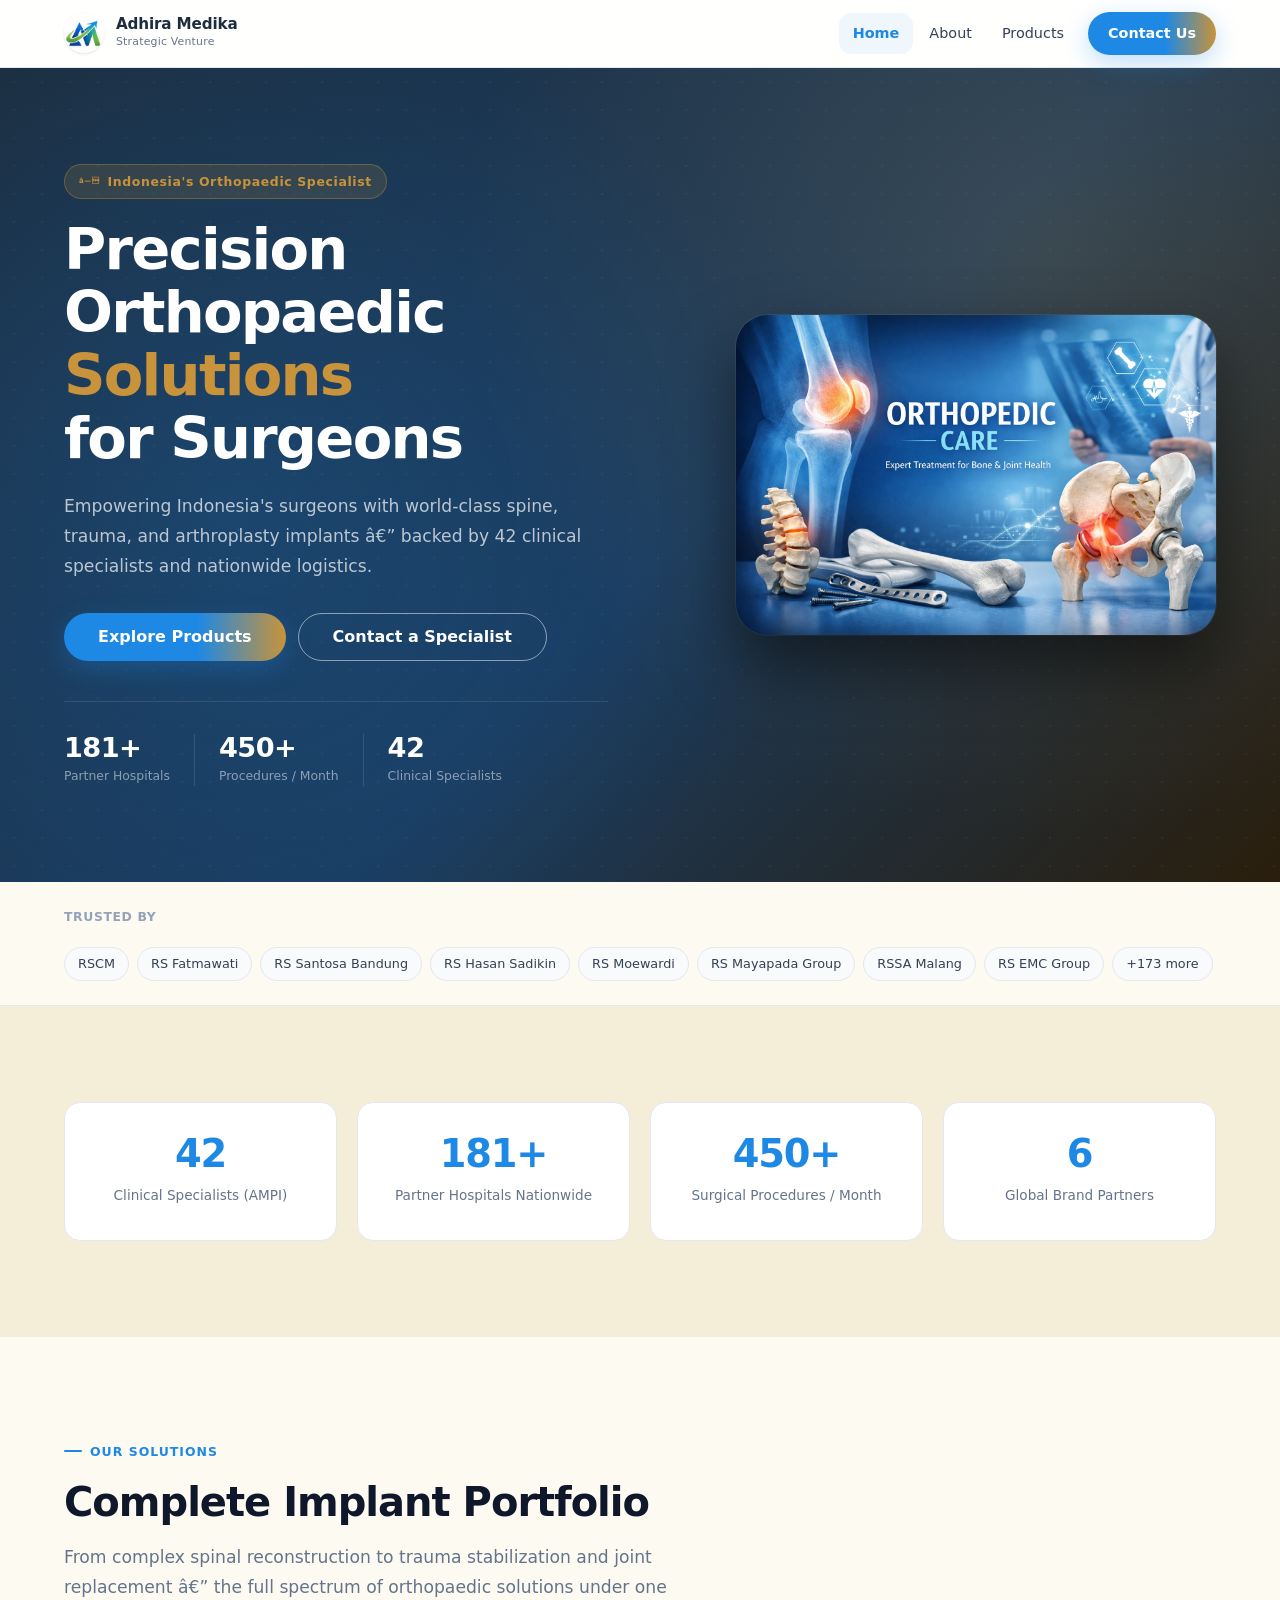
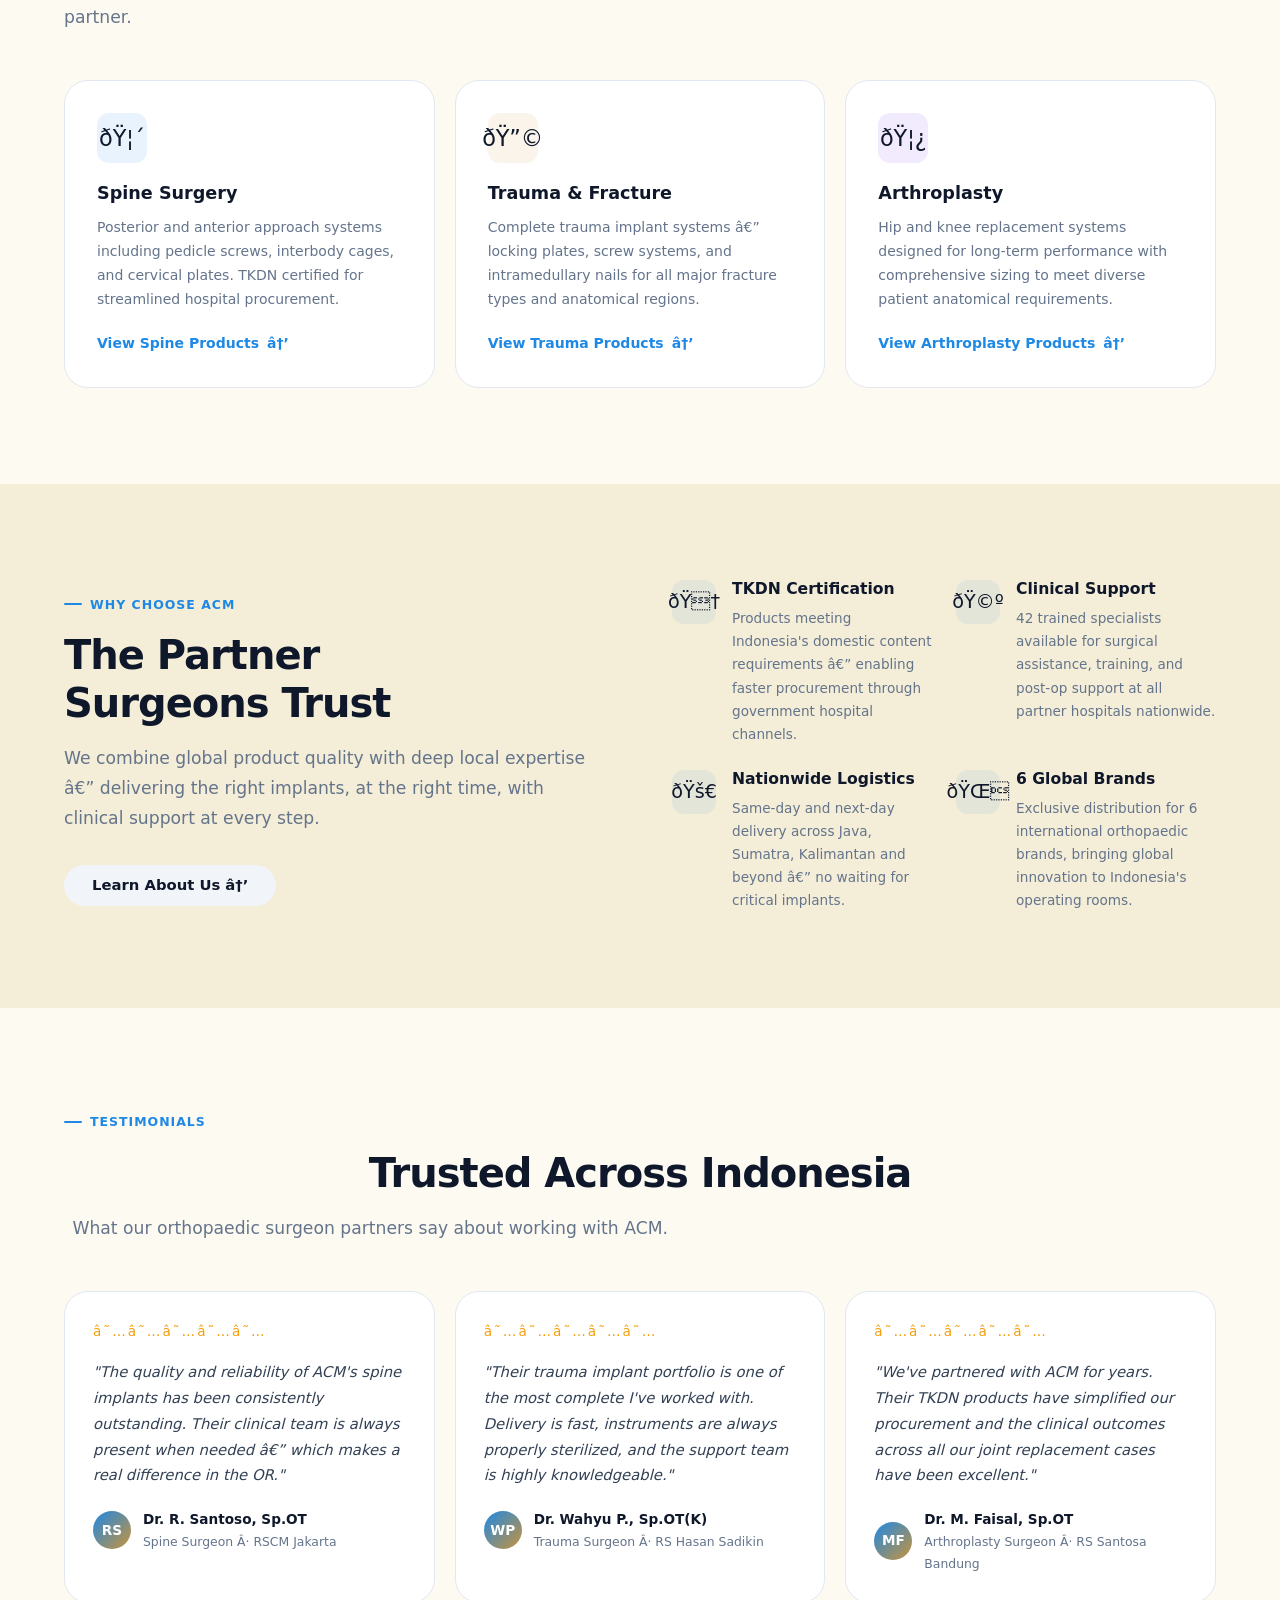
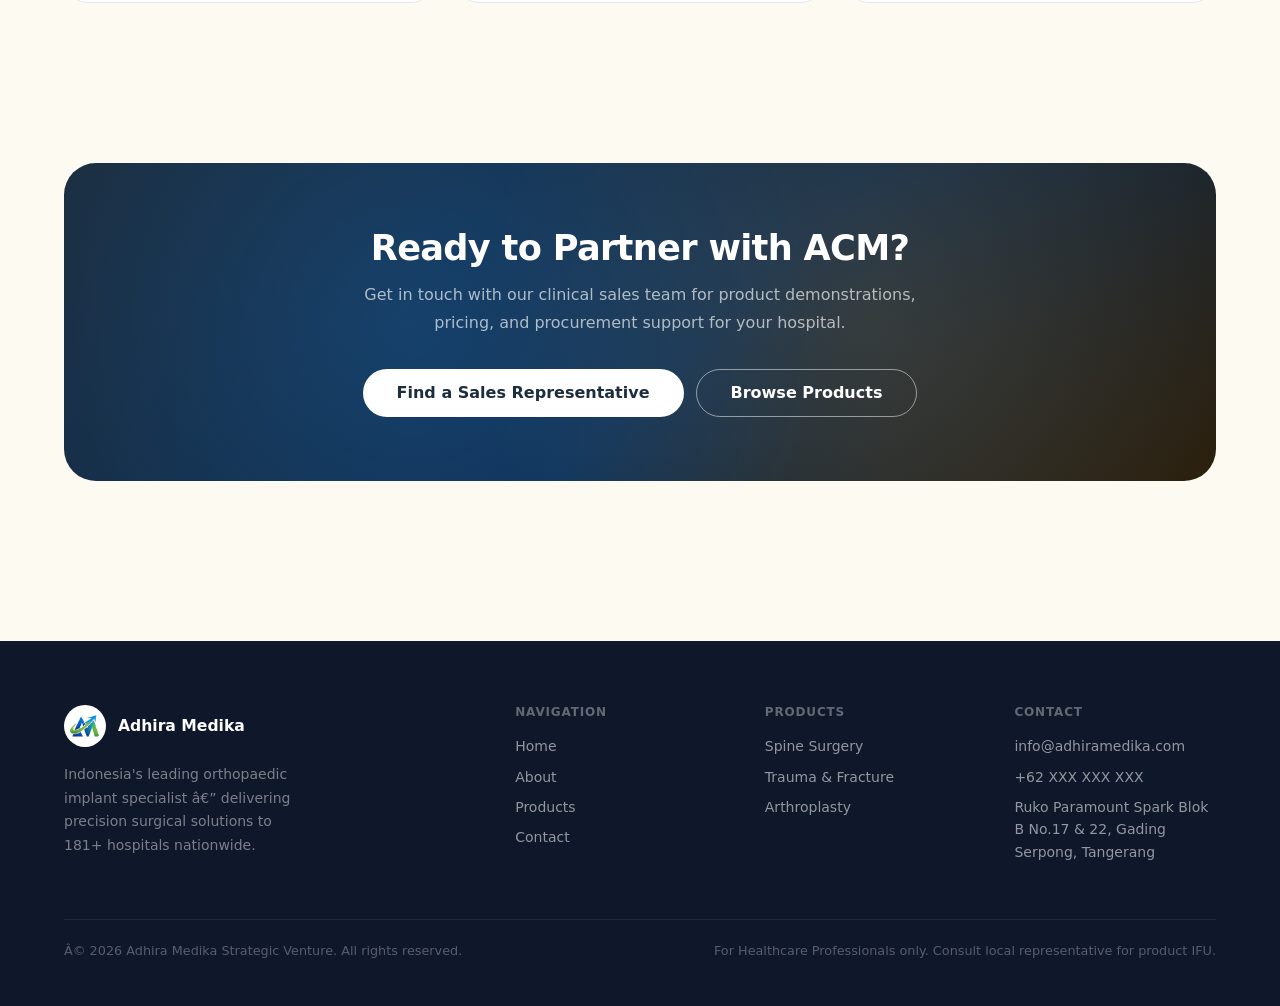
==== commit 69297768: "Bundle images locally, fix ../ACM/ paths" ====
--- a/index.html
+++ b/index.html
@@ -1,17 +1,17 @@
-<!DOCTYPE html>
+﻿<!DOCTYPE html>
 <html lang="en">
 <head>
   <meta charset="UTF-8">
   <meta name="viewport" content="width=device-width, initial-scale=1.0">
   <meta name="referrer" content="strict-origin-when-cross-origin">
   <meta http-equiv="Content-Security-Policy" content="default-src 'self'; style-src 'self' https://fonts.googleapis.com 'unsafe-inline'; font-src 'self' https://fonts.gstatic.com; img-src 'self' data:; script-src 'self'; frame-ancestors 'none'; form-action 'self'; base-uri 'self';">
-  <meta name="description" content="Adhira Medika Strategic Venture — Indonesia's leading orthopaedic implant distributor. Spine, trauma, and arthroplasty solutions for surgeons across 181+ hospitals.">
-  <title>Adhira Medika Strategic Venture — Orthopaedic Implant Solutions</title>
+  <meta name="description" content="Adhira Medika Strategic Venture â€” Indonesia's leading orthopaedic implant distributor. Spine, trauma, and arthroplasty solutions for surgeons across 181+ hospitals.">
+  <title>Adhira Medika Strategic Venture â€” Orthopaedic Implant Solutions</title>
   <link rel="preconnect" href="https://fonts.googleapis.com">
   <link href="https://fonts.googleapis.com/css2?family=Inter:wght@400;500;600;700;800;900&display=swap" rel="stylesheet">
   <link rel="stylesheet" href="css/shared.css">
   <style>
-    /* ── Hero ── */
+    /* â”€â”€ Hero â”€â”€ */
     .hero {
       background: linear-gradient(135deg, #1C2D3E 0%, #1A3A5C 55%, #2A1E0C 100%);
       padding: var(--s-24) 0;
@@ -40,7 +40,7 @@
       letter-spacing: 0.05em; padding: 6px 14px; border-radius: var(--r-full);
       margin-bottom: var(--s-5);
     }
-    .hero-badge::before { content: '●'; font-size: 0.55em; }
+    .hero-badge::before { content: 'â—'; font-size: 0.55em; }
     .hero-h1 {
       font-size: clamp(2.2rem, 4.5vw, 3.6rem);
       font-weight: 900; color: #fff;
@@ -69,14 +69,14 @@
     }
     .hero-img-wrap img { width: 100%; display: block; }
 
-    /* ── Trust Bar ── */
+    /* â”€â”€ Trust Bar â”€â”€ */
     .trust-bar { padding: var(--s-6) 0; border-bottom: 1px solid var(--gray-200); }
     .trust-bar-inner { display: flex; align-items: center; gap: var(--s-5); flex-wrap: wrap; }
     .trust-label { font-size: 0.775rem; font-weight: 600; color: var(--gray-400); letter-spacing: 0.05em; text-transform: uppercase; white-space: nowrap; flex-shrink: 0; }
     .trust-chips { display: flex; flex-wrap: wrap; gap: var(--s-2); }
     .trust-chip { background: var(--gray-50); border: 1px solid var(--gray-200); border-radius: var(--r-full); padding: 5px 13px; font-size: 0.8rem; font-weight: 500; color: var(--gray-700); }
 
-    /* ── Stats ── */
+    /* â”€â”€ Stats â”€â”€ */
     .stats-grid { display: grid; grid-template-columns: repeat(4, 1fr); gap: var(--s-5); }
     .stat-card {
       background: #fff; border: 1px solid var(--gray-200); border-radius: var(--r-lg);
@@ -87,7 +87,7 @@
     .stat-num { display: block; font-size: 2.4rem; font-weight: 900; color: var(--primary); letter-spacing: -0.03em; line-height: 1; margin-bottom: var(--s-2); }
     .stat-label { font-size: 0.85rem; color: var(--gray-500); font-weight: 500; }
 
-    /* ── Solutions ── */
+    /* â”€â”€ Solutions â”€â”€ */
     .solutions-grid { display: grid; grid-template-columns: repeat(3, 1fr); gap: var(--s-5); }
     .solution-card {
       background: #fff; border: 1px solid var(--gray-200); border-radius: var(--r-xl);
@@ -105,7 +105,7 @@
     .solution-link-arrow { transition: transform var(--t-fast); }
     .solution-link:hover .solution-link-arrow { transform: translateX(4px); }
 
-    /* ── Why ACM ── */
+    /* â”€â”€ Why ACM â”€â”€ */
     .why-layout { display: grid; grid-template-columns: 1fr 1fr; gap: var(--s-16); align-items: center; }
     .why-grid { display: grid; grid-template-columns: 1fr 1fr; gap: var(--s-6); }
     .why-item { display: flex; gap: var(--s-4); }
@@ -113,7 +113,7 @@
     .why-title { font-size: 0.975rem; font-weight: 700; color: var(--gray-900); margin-bottom: var(--s-2); }
     .why-desc { font-size: 0.85rem; color: var(--gray-500); line-height: 1.7; }
 
-    /* ── Testimonials ── */
+    /* â”€â”€ Testimonials â”€â”€ */
     .testimonials-grid { display: grid; grid-template-columns: repeat(3, 1fr); gap: var(--s-5); }
     .testi-card { background: #fff; border: 1px solid var(--gray-200); border-radius: var(--r-xl); padding: var(--s-7, 1.75rem); }
     .testi-stars { color: #f59e0b; font-size: 0.85rem; letter-spacing: 2px; margin-bottom: var(--s-4); }
@@ -123,7 +123,7 @@
     .testi-name { font-size: 0.85rem; font-weight: 700; color: var(--gray-900); }
     .testi-role { font-size: 0.775rem; color: var(--gray-500); }
 
-    /* ── CTA Banner ── */
+    /* â”€â”€ CTA Banner â”€â”€ */
     .cta-banner {
       background: linear-gradient(135deg, #1C2D3E 0%, #0F2D4F 55%, #2A1E0C 100%);
       border-radius: var(--r-2xl); padding: var(--s-16) var(--s-12);
@@ -140,7 +140,7 @@
     .cta-sub { font-size: 1rem; color: rgba(255,255,255,.65); line-height: 1.75; margin-bottom: var(--s-8); }
     .cta-actions { display: flex; gap: var(--s-3); justify-content: center; flex-wrap: wrap; }
 
-    /* ── Responsive ── */
+    /* â”€â”€ Responsive â”€â”€ */
     @media (max-width: 1024px) {
       .stats-grid { grid-template-columns: repeat(2, 1fr); }
       .testimonials-grid { grid-template-columns: repeat(2, 1fr); }
@@ -170,7 +170,7 @@
   <header class="site-header" id="site-header">
     <div class="nav-inner">
       <a href="index.html" class="nav-logo" aria-label="Adhira Medika home">
-        <img src="../ACM/company Logo/Adhira Medika Strategic Logo.png" alt="Adhira Medika Strategic Logo">
+        <img src="ACM/company Logo/Adhira Medika Strategic Logo.png" alt="Adhira Medika Strategic Logo">
         <div>
           <span class="nav-logo-name">Adhira Medika</span>
           <span class="nav-logo-sub">Strategic Venture</span>
@@ -201,7 +201,7 @@
           <div>
             <div class="hero-badge">Indonesia's Orthopaedic Specialist</div>
             <h1 class="hero-h1">Precision<br>Orthopaedic<br><em>Solutions</em><br>for Surgeons</h1>
-            <p class="hero-sub">Empowering Indonesia's surgeons with world-class spine, trauma, and arthroplasty implants — backed by 42 clinical specialists and nationwide logistics.</p>
+            <p class="hero-sub">Empowering Indonesia's surgeons with world-class spine, trauma, and arthroplasty implants â€” backed by 42 clinical specialists and nationwide logistics.</p>
             <div class="hero-actions">
               <a href="products.html" class="btn btn-primary btn-lg">Explore Products</a>
               <a href="contact.html" class="btn btn-outline btn-lg">Contact a Specialist</a>
@@ -225,7 +225,7 @@
           </div>
           <div class="hero-visual">
             <div class="hero-img-wrap">
-              <img src="../ACM/Others/Othopedic Care.png" alt="Orthopaedic surgical care" loading="eager">
+              <img src="ACM/Others/Othopedic Care.png" alt="Orthopaedic surgical care" loading="eager">
             </div>
           </div>
         </div>
@@ -281,25 +281,25 @@
       <div class="container">
         <p class="section-label" data-reveal>Our Solutions</p>
         <h2 class="section-title" data-reveal>Complete Implant Portfolio</h2>
-        <p class="section-sub" data-reveal>From complex spinal reconstruction to trauma stabilization and joint replacement — the full spectrum of orthopaedic solutions under one partner.</p>
+        <p class="section-sub" data-reveal>From complex spinal reconstruction to trauma stabilization and joint replacement â€” the full spectrum of orthopaedic solutions under one partner.</p>
         <div class="solutions-grid">
           <div class="solution-card" data-reveal data-delay="1">
-            <div class="solution-icon icon-blue">🦴</div>
+            <div class="solution-icon icon-blue">ðŸ¦´</div>
             <h3 class="solution-title">Spine Surgery</h3>
             <p class="solution-desc">Posterior and anterior approach systems including pedicle screws, interbody cages, and cervical plates. TKDN certified for streamlined hospital procurement.</p>
-            <a href="products.html" class="solution-link">View Spine Products <span class="solution-link-arrow">→</span></a>
+            <a href="products.html" class="solution-link">View Spine Products <span class="solution-link-arrow">â†’</span></a>
           </div>
           <div class="solution-card" data-reveal data-delay="2">
-            <div class="solution-icon icon-green">🔩</div>
+            <div class="solution-icon icon-green">ðŸ”©</div>
             <h3 class="solution-title">Trauma &amp; Fracture</h3>
-            <p class="solution-desc">Complete trauma implant systems — locking plates, screw systems, and intramedullary nails for all major fracture types and anatomical regions.</p>
-            <a href="products.html" class="solution-link">View Trauma Products <span class="solution-link-arrow">→</span></a>
+            <p class="solution-desc">Complete trauma implant systems â€” locking plates, screw systems, and intramedullary nails for all major fracture types and anatomical regions.</p>
+            <a href="products.html" class="solution-link">View Trauma Products <span class="solution-link-arrow">â†’</span></a>
           </div>
           <div class="solution-card" data-reveal data-delay="3">
-            <div class="solution-icon icon-purple">🦿</div>
+            <div class="solution-icon icon-purple">ðŸ¦¿</div>
             <h3 class="solution-title">Arthroplasty</h3>
             <p class="solution-desc">Hip and knee replacement systems designed for long-term performance with comprehensive sizing to meet diverse patient anatomical requirements.</p>
-            <a href="products.html" class="solution-link">View Arthroplasty Products <span class="solution-link-arrow">→</span></a>
+            <a href="products.html" class="solution-link">View Arthroplasty Products <span class="solution-link-arrow">â†’</span></a>
           </div>
         </div>
       </div>
@@ -312,33 +312,33 @@
           <div>
             <p class="section-label" data-reveal>Why Choose ACM</p>
             <h2 class="section-title" data-reveal>The Partner<br>Surgeons Trust</h2>
-            <p class="section-sub" data-reveal style="margin-bottom: var(--s-8);">We combine global product quality with deep local expertise — delivering the right implants, at the right time, with clinical support at every step.</p>
-            <a href="about.html" class="btn btn-ghost" data-reveal>Learn About Us →</a>
+            <p class="section-sub" data-reveal style="margin-bottom: var(--s-8);">We combine global product quality with deep local expertise â€” delivering the right implants, at the right time, with clinical support at every step.</p>
+            <a href="about.html" class="btn btn-ghost" data-reveal>Learn About Us â†’</a>
           </div>
           <div class="why-grid" data-reveal>
             <div class="why-item">
-              <div class="why-icon">🏆</div>
+              <div class="why-icon">ðŸ†</div>
               <div>
                 <h3 class="why-title">TKDN Certification</h3>
-                <p class="why-desc">Products meeting Indonesia's domestic content requirements — enabling faster procurement through government hospital channels.</p>
+                <p class="why-desc">Products meeting Indonesia's domestic content requirements â€” enabling faster procurement through government hospital channels.</p>
               </div>
             </div>
             <div class="why-item">
-              <div class="why-icon">🩺</div>
+              <div class="why-icon">ðŸ©º</div>
               <div>
                 <h3 class="why-title">Clinical Support</h3>
                 <p class="why-desc">42 trained specialists available for surgical assistance, training, and post-op support at all partner hospitals nationwide.</p>
               </div>
             </div>
             <div class="why-item">
-              <div class="why-icon">🚀</div>
+              <div class="why-icon">ðŸš€</div>
               <div>
                 <h3 class="why-title">Nationwide Logistics</h3>
-                <p class="why-desc">Same-day and next-day delivery across Java, Sumatra, Kalimantan and beyond — no waiting for critical implants.</p>
+                <p class="why-desc">Same-day and next-day delivery across Java, Sumatra, Kalimantan and beyond â€” no waiting for critical implants.</p>
               </div>
             </div>
             <div class="why-item">
-              <div class="why-icon">🌐</div>
+              <div class="why-icon">ðŸŒ</div>
               <div>
                 <h3 class="why-title">6 Global Brands</h3>
                 <p class="why-desc">Exclusive distribution for 6 international orthopaedic brands, bringing global innovation to Indonesia's operating rooms.</p>
@@ -357,35 +357,35 @@
         <p class="section-sub text-center" data-reveal>What our orthopaedic surgeon partners say about working with ACM.</p>
         <div class="testimonials-grid">
           <div class="testi-card" data-reveal data-delay="1">
-            <div class="testi-stars">★★★★★</div>
-            <p class="testi-quote">"The quality and reliability of ACM's spine implants has been consistently outstanding. Their clinical team is always present when needed — which makes a real difference in the OR."</p>
+            <div class="testi-stars">â˜…â˜…â˜…â˜…â˜…</div>
+            <p class="testi-quote">"The quality and reliability of ACM's spine implants has been consistently outstanding. Their clinical team is always present when needed â€” which makes a real difference in the OR."</p>
             <div class="testi-author">
               <div class="testi-avatar">RS</div>
               <div>
                 <div class="testi-name">Dr. R. Santoso, Sp.OT</div>
-                <div class="testi-role">Spine Surgeon · RSCM Jakarta</div>
+                <div class="testi-role">Spine Surgeon Â· RSCM Jakarta</div>
               </div>
             </div>
           </div>
           <div class="testi-card" data-reveal data-delay="2">
-            <div class="testi-stars">★★★★★</div>
+            <div class="testi-stars">â˜…â˜…â˜…â˜…â˜…</div>
             <p class="testi-quote">"Their trauma implant portfolio is one of the most complete I've worked with. Delivery is fast, instruments are always properly sterilized, and the support team is highly knowledgeable."</p>
             <div class="testi-author">
               <div class="testi-avatar">WP</div>
               <div>
                 <div class="testi-name">Dr. Wahyu P., Sp.OT(K)</div>
-                <div class="testi-role">Trauma Surgeon · RS Hasan Sadikin</div>
+                <div class="testi-role">Trauma Surgeon Â· RS Hasan Sadikin</div>
               </div>
             </div>
           </div>
           <div class="testi-card" data-reveal data-delay="3">
-            <div class="testi-stars">★★★★★</div>
+            <div class="testi-stars">â˜…â˜…â˜…â˜…â˜…</div>
             <p class="testi-quote">"We've partnered with ACM for years. Their TKDN products have simplified our procurement and the clinical outcomes across all our joint replacement cases have been excellent."</p>
             <div class="testi-author">
               <div class="testi-avatar">MF</div>
               <div>
                 <div class="testi-name">Dr. M. Faisal, Sp.OT</div>
-                <div class="testi-role">Arthroplasty Surgeon · RS Santosa Bandung</div>
+                <div class="testi-role">Arthroplasty Surgeon Â· RS Santosa Bandung</div>
               </div>
             </div>
           </div>
@@ -417,10 +417,10 @@
       <div class="footer-grid">
         <div class="footer-brand">
           <a href="index.html" class="footer-brand-logo">
-            <img src="../ACM/company Logo/Adhira Medika Strategic Logo.png" alt="Adhira Medika Logo">
+            <img src="ACM/company Logo/Adhira Medika Strategic Logo.png" alt="Adhira Medika Logo">
             <span>Adhira Medika</span>
           </a>
-          <p>Indonesia's leading orthopaedic implant specialist — delivering precision surgical solutions to 181+ hospitals nationwide.</p>
+          <p>Indonesia's leading orthopaedic implant specialist â€” delivering precision surgical solutions to 181+ hospitals nationwide.</p>
         </div>
         <div class="footer-col">
           <h4>Navigation</h4>
@@ -449,7 +449,7 @@
         </div>
       </div>
       <div class="footer-bottom">
-        <p>© 2026 Adhira Medika Strategic Venture. All rights reserved.</p>
+        <p>Â© 2026 Adhira Medika Strategic Venture. All rights reserved.</p>
         <p>For Healthcare Professionals only. Consult local representative for product IFU.</p>
       </div>
     </div>
@@ -459,3 +459,5 @@
   <script src="js/animate.js"></script>
 </body>
 </html>
+
+
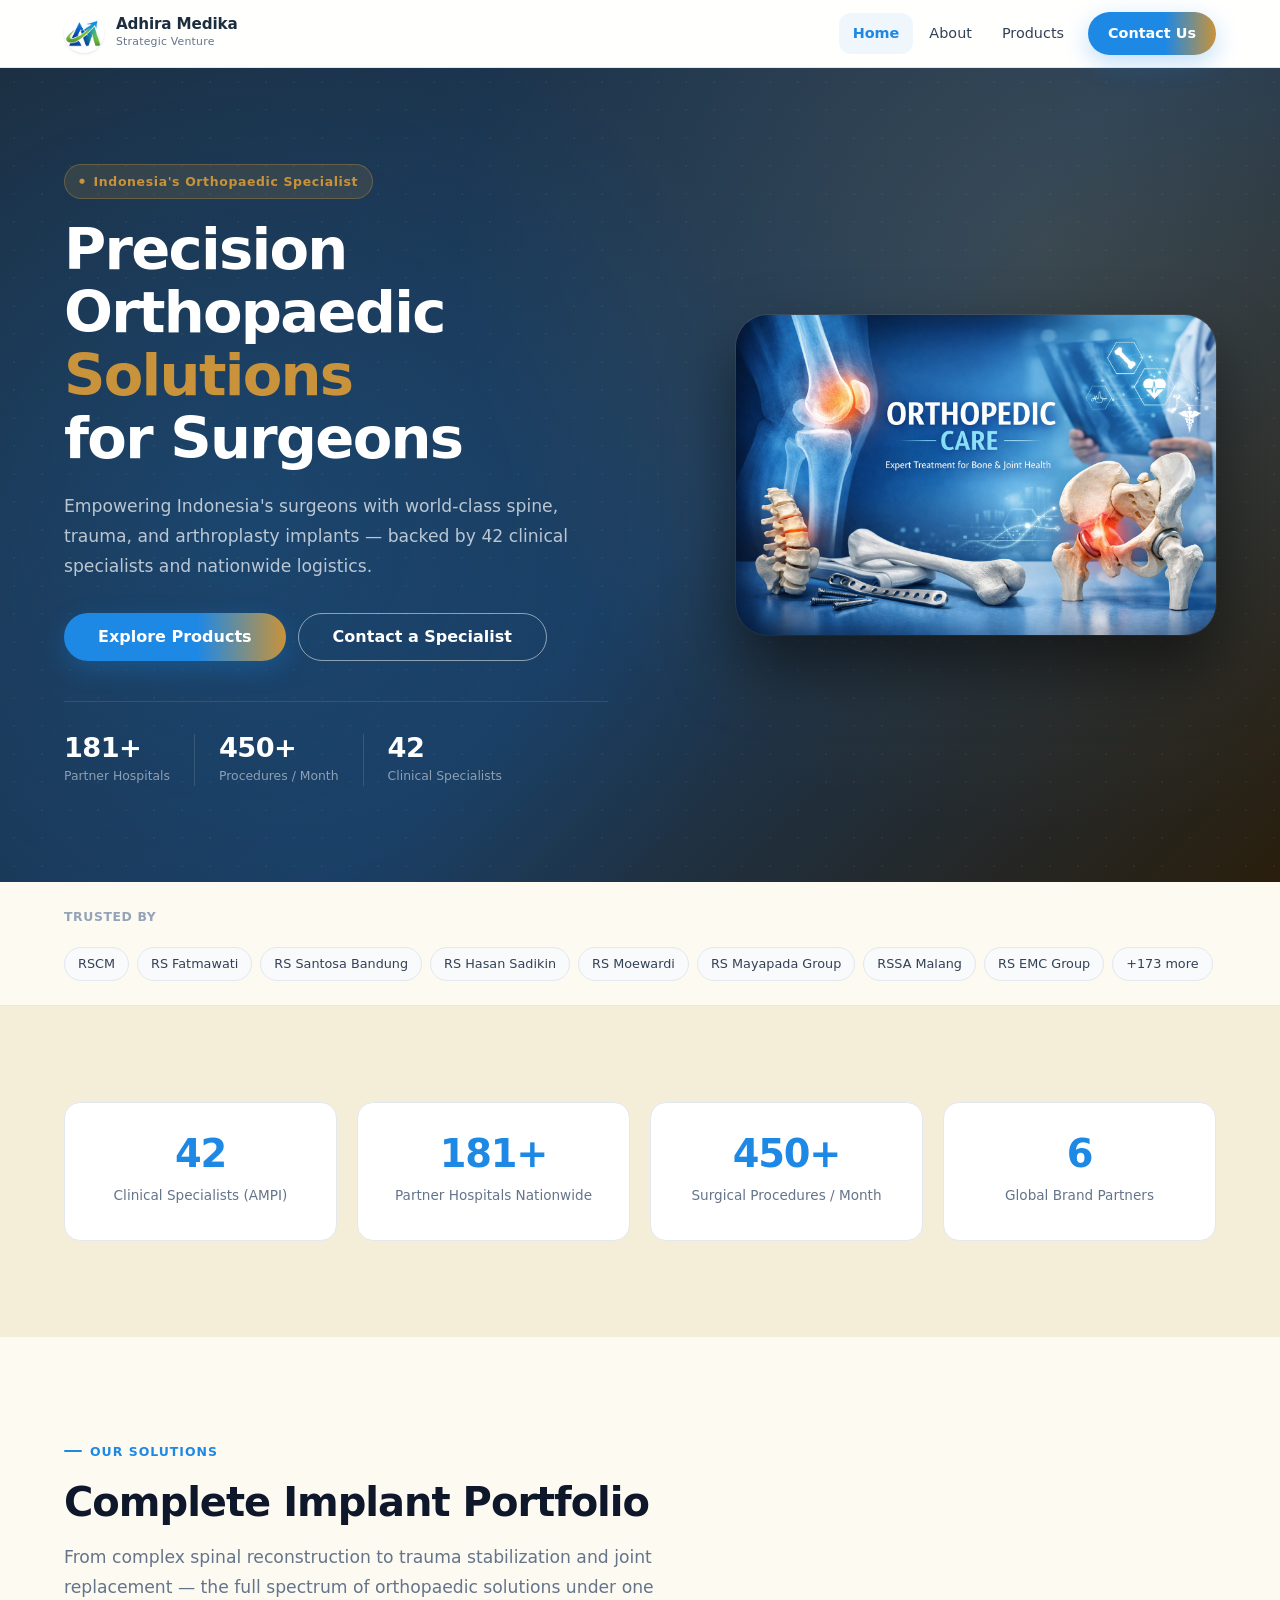
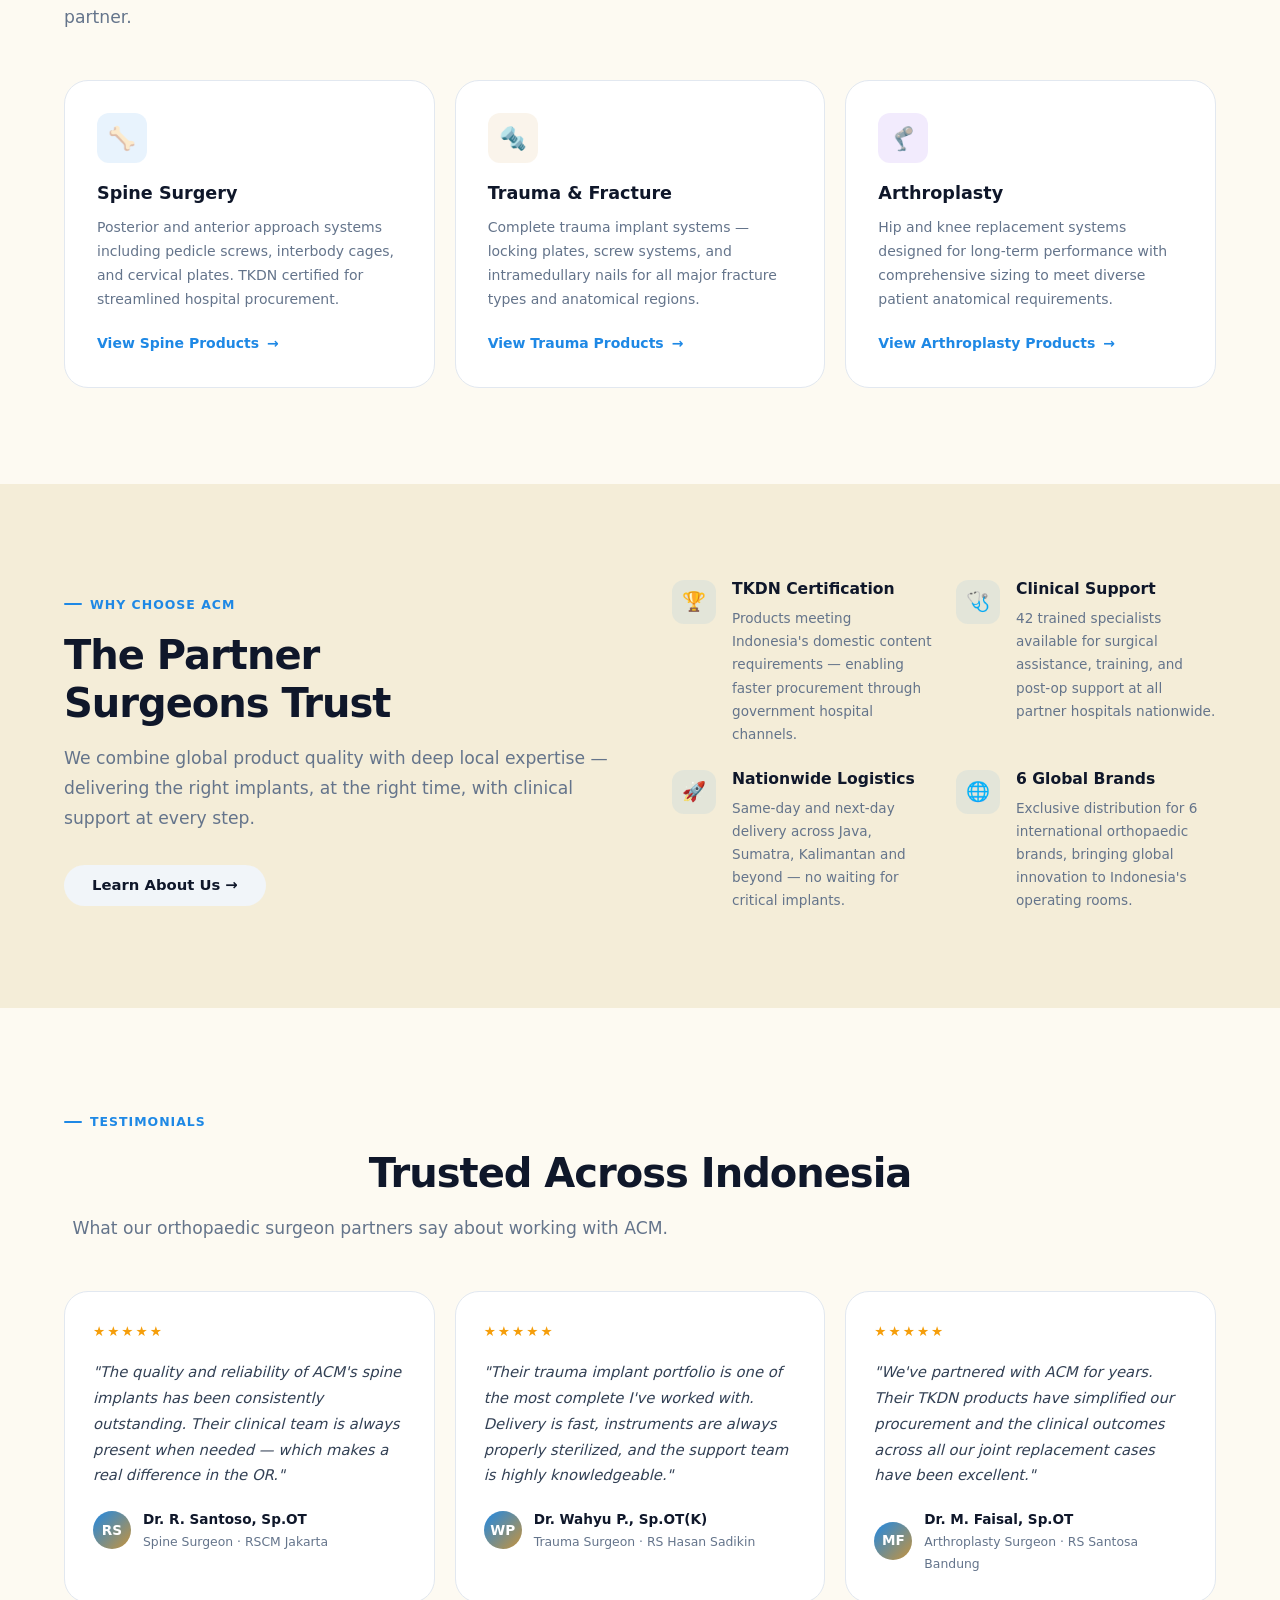
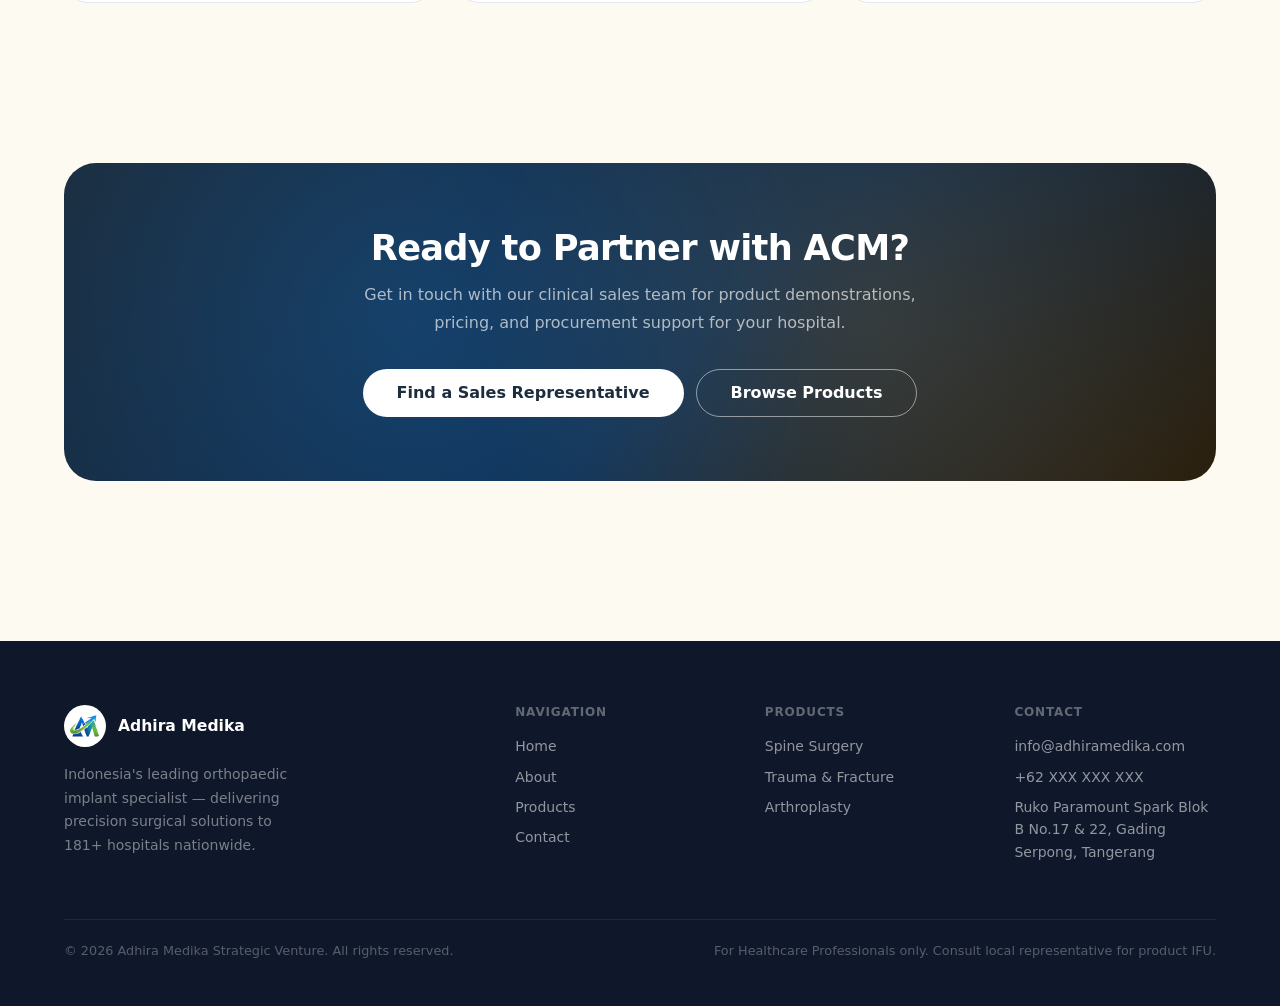
==== commit 994b242f: "Fix encoding: restore emoji and special chars corrupted by CP1252 misread" ====
--- a/index.html
+++ b/index.html
@@ -1,17 +1,17 @@
-﻿<!DOCTYPE html>
+<!DOCTYPE html>
 <html lang="en">
 <head>
   <meta charset="UTF-8">
   <meta name="viewport" content="width=device-width, initial-scale=1.0">
   <meta name="referrer" content="strict-origin-when-cross-origin">
   <meta http-equiv="Content-Security-Policy" content="default-src 'self'; style-src 'self' https://fonts.googleapis.com 'unsafe-inline'; font-src 'self' https://fonts.gstatic.com; img-src 'self' data:; script-src 'self'; frame-ancestors 'none'; form-action 'self'; base-uri 'self';">
-  <meta name="description" content="Adhira Medika Strategic Venture â€” Indonesia's leading orthopaedic implant distributor. Spine, trauma, and arthroplasty solutions for surgeons across 181+ hospitals.">
-  <title>Adhira Medika Strategic Venture â€” Orthopaedic Implant Solutions</title>
+  <meta name="description" content="Adhira Medika Strategic Venture — Indonesia's leading orthopaedic implant distributor. Spine, trauma, and arthroplasty solutions for surgeons across 181+ hospitals.">
+  <title>Adhira Medika Strategic Venture — Orthopaedic Implant Solutions</title>
   <link rel="preconnect" href="https://fonts.googleapis.com">
   <link href="https://fonts.googleapis.com/css2?family=Inter:wght@400;500;600;700;800;900&display=swap" rel="stylesheet">
   <link rel="stylesheet" href="css/shared.css">
   <style>
-    /* â”€â”€ Hero â”€â”€ */
+    /* ── Hero ── */
     .hero {
       background: linear-gradient(135deg, #1C2D3E 0%, #1A3A5C 55%, #2A1E0C 100%);
       padding: var(--s-24) 0;
@@ -40,7 +40,7 @@
       letter-spacing: 0.05em; padding: 6px 14px; border-radius: var(--r-full);
       margin-bottom: var(--s-5);
     }
-    .hero-badge::before { content: 'â—'; font-size: 0.55em; }
+    .hero-badge::before { content: '●'; font-size: 0.55em; }
     .hero-h1 {
       font-size: clamp(2.2rem, 4.5vw, 3.6rem);
       font-weight: 900; color: #fff;
@@ -69,14 +69,14 @@
     }
     .hero-img-wrap img { width: 100%; display: block; }
 
-    /* â”€â”€ Trust Bar â”€â”€ */
+    /* ── Trust Bar ── */
     .trust-bar { padding: var(--s-6) 0; border-bottom: 1px solid var(--gray-200); }
     .trust-bar-inner { display: flex; align-items: center; gap: var(--s-5); flex-wrap: wrap; }
     .trust-label { font-size: 0.775rem; font-weight: 600; color: var(--gray-400); letter-spacing: 0.05em; text-transform: uppercase; white-space: nowrap; flex-shrink: 0; }
     .trust-chips { display: flex; flex-wrap: wrap; gap: var(--s-2); }
     .trust-chip { background: var(--gray-50); border: 1px solid var(--gray-200); border-radius: var(--r-full); padding: 5px 13px; font-size: 0.8rem; font-weight: 500; color: var(--gray-700); }
 
-    /* â”€â”€ Stats â”€â”€ */
+    /* ── Stats ── */
     .stats-grid { display: grid; grid-template-columns: repeat(4, 1fr); gap: var(--s-5); }
     .stat-card {
       background: #fff; border: 1px solid var(--gray-200); border-radius: var(--r-lg);
@@ -87,7 +87,7 @@
     .stat-num { display: block; font-size: 2.4rem; font-weight: 900; color: var(--primary); letter-spacing: -0.03em; line-height: 1; margin-bottom: var(--s-2); }
     .stat-label { font-size: 0.85rem; color: var(--gray-500); font-weight: 500; }
 
-    /* â”€â”€ Solutions â”€â”€ */
+    /* ── Solutions ── */
     .solutions-grid { display: grid; grid-template-columns: repeat(3, 1fr); gap: var(--s-5); }
     .solution-card {
       background: #fff; border: 1px solid var(--gray-200); border-radius: var(--r-xl);
@@ -105,7 +105,7 @@
     .solution-link-arrow { transition: transform var(--t-fast); }
     .solution-link:hover .solution-link-arrow { transform: translateX(4px); }
 
-    /* â”€â”€ Why ACM â”€â”€ */
+    /* ── Why ACM ── */
     .why-layout { display: grid; grid-template-columns: 1fr 1fr; gap: var(--s-16); align-items: center; }
     .why-grid { display: grid; grid-template-columns: 1fr 1fr; gap: var(--s-6); }
     .why-item { display: flex; gap: var(--s-4); }
@@ -113,7 +113,7 @@
     .why-title { font-size: 0.975rem; font-weight: 700; color: var(--gray-900); margin-bottom: var(--s-2); }
     .why-desc { font-size: 0.85rem; color: var(--gray-500); line-height: 1.7; }
 
-    /* â”€â”€ Testimonials â”€â”€ */
+    /* ── Testimonials ── */
     .testimonials-grid { display: grid; grid-template-columns: repeat(3, 1fr); gap: var(--s-5); }
     .testi-card { background: #fff; border: 1px solid var(--gray-200); border-radius: var(--r-xl); padding: var(--s-7, 1.75rem); }
     .testi-stars { color: #f59e0b; font-size: 0.85rem; letter-spacing: 2px; margin-bottom: var(--s-4); }
@@ -123,7 +123,7 @@
     .testi-name { font-size: 0.85rem; font-weight: 700; color: var(--gray-900); }
     .testi-role { font-size: 0.775rem; color: var(--gray-500); }
 
-    /* â”€â”€ CTA Banner â”€â”€ */
+    /* ── CTA Banner ── */
     .cta-banner {
       background: linear-gradient(135deg, #1C2D3E 0%, #0F2D4F 55%, #2A1E0C 100%);
       border-radius: var(--r-2xl); padding: var(--s-16) var(--s-12);
@@ -140,7 +140,7 @@
     .cta-sub { font-size: 1rem; color: rgba(255,255,255,.65); line-height: 1.75; margin-bottom: var(--s-8); }
     .cta-actions { display: flex; gap: var(--s-3); justify-content: center; flex-wrap: wrap; }
 
-    /* â”€â”€ Responsive â”€â”€ */
+    /* ── Responsive ── */
     @media (max-width: 1024px) {
       .stats-grid { grid-template-columns: repeat(2, 1fr); }
       .testimonials-grid { grid-template-columns: repeat(2, 1fr); }
@@ -201,7 +201,7 @@
           <div>
             <div class="hero-badge">Indonesia's Orthopaedic Specialist</div>
             <h1 class="hero-h1">Precision<br>Orthopaedic<br><em>Solutions</em><br>for Surgeons</h1>
-            <p class="hero-sub">Empowering Indonesia's surgeons with world-class spine, trauma, and arthroplasty implants â€” backed by 42 clinical specialists and nationwide logistics.</p>
+            <p class="hero-sub">Empowering Indonesia's surgeons with world-class spine, trauma, and arthroplasty implants — backed by 42 clinical specialists and nationwide logistics.</p>
             <div class="hero-actions">
               <a href="products.html" class="btn btn-primary btn-lg">Explore Products</a>
               <a href="contact.html" class="btn btn-outline btn-lg">Contact a Specialist</a>
@@ -281,25 +281,25 @@
       <div class="container">
         <p class="section-label" data-reveal>Our Solutions</p>
         <h2 class="section-title" data-reveal>Complete Implant Portfolio</h2>
-        <p class="section-sub" data-reveal>From complex spinal reconstruction to trauma stabilization and joint replacement â€” the full spectrum of orthopaedic solutions under one partner.</p>
+        <p class="section-sub" data-reveal>From complex spinal reconstruction to trauma stabilization and joint replacement — the full spectrum of orthopaedic solutions under one partner.</p>
         <div class="solutions-grid">
           <div class="solution-card" data-reveal data-delay="1">
-            <div class="solution-icon icon-blue">ðŸ¦´</div>
+            <div class="solution-icon icon-blue">🦴</div>
             <h3 class="solution-title">Spine Surgery</h3>
             <p class="solution-desc">Posterior and anterior approach systems including pedicle screws, interbody cages, and cervical plates. TKDN certified for streamlined hospital procurement.</p>
-            <a href="products.html" class="solution-link">View Spine Products <span class="solution-link-arrow">â†’</span></a>
+            <a href="products.html" class="solution-link">View Spine Products <span class="solution-link-arrow">→</span></a>
           </div>
           <div class="solution-card" data-reveal data-delay="2">
-            <div class="solution-icon icon-green">ðŸ”©</div>
+            <div class="solution-icon icon-green">🔩</div>
             <h3 class="solution-title">Trauma &amp; Fracture</h3>
-            <p class="solution-desc">Complete trauma implant systems â€” locking plates, screw systems, and intramedullary nails for all major fracture types and anatomical regions.</p>
-            <a href="products.html" class="solution-link">View Trauma Products <span class="solution-link-arrow">â†’</span></a>
+            <p class="solution-desc">Complete trauma implant systems — locking plates, screw systems, and intramedullary nails for all major fracture types and anatomical regions.</p>
+            <a href="products.html" class="solution-link">View Trauma Products <span class="solution-link-arrow">→</span></a>
           </div>
           <div class="solution-card" data-reveal data-delay="3">
-            <div class="solution-icon icon-purple">ðŸ¦¿</div>
+            <div class="solution-icon icon-purple">🦿</div>
             <h3 class="solution-title">Arthroplasty</h3>
             <p class="solution-desc">Hip and knee replacement systems designed for long-term performance with comprehensive sizing to meet diverse patient anatomical requirements.</p>
-            <a href="products.html" class="solution-link">View Arthroplasty Products <span class="solution-link-arrow">â†’</span></a>
+            <a href="products.html" class="solution-link">View Arthroplasty Products <span class="solution-link-arrow">→</span></a>
           </div>
         </div>
       </div>
@@ -312,33 +312,33 @@
           <div>
             <p class="section-label" data-reveal>Why Choose ACM</p>
             <h2 class="section-title" data-reveal>The Partner<br>Surgeons Trust</h2>
-            <p class="section-sub" data-reveal style="margin-bottom: var(--s-8);">We combine global product quality with deep local expertise â€” delivering the right implants, at the right time, with clinical support at every step.</p>
-            <a href="about.html" class="btn btn-ghost" data-reveal>Learn About Us â†’</a>
+            <p class="section-sub" data-reveal style="margin-bottom: var(--s-8);">We combine global product quality with deep local expertise — delivering the right implants, at the right time, with clinical support at every step.</p>
+            <a href="about.html" class="btn btn-ghost" data-reveal>Learn About Us →</a>
           </div>
           <div class="why-grid" data-reveal>
             <div class="why-item">
-              <div class="why-icon">ðŸ†</div>
+              <div class="why-icon">🏆</div>
               <div>
                 <h3 class="why-title">TKDN Certification</h3>
-                <p class="why-desc">Products meeting Indonesia's domestic content requirements â€” enabling faster procurement through government hospital channels.</p>
+                <p class="why-desc">Products meeting Indonesia's domestic content requirements — enabling faster procurement through government hospital channels.</p>
               </div>
             </div>
             <div class="why-item">
-              <div class="why-icon">ðŸ©º</div>
+              <div class="why-icon">🩺</div>
               <div>
                 <h3 class="why-title">Clinical Support</h3>
                 <p class="why-desc">42 trained specialists available for surgical assistance, training, and post-op support at all partner hospitals nationwide.</p>
               </div>
             </div>
             <div class="why-item">
-              <div class="why-icon">ðŸš€</div>
+              <div class="why-icon">🚀</div>
               <div>
                 <h3 class="why-title">Nationwide Logistics</h3>
-                <p class="why-desc">Same-day and next-day delivery across Java, Sumatra, Kalimantan and beyond â€” no waiting for critical implants.</p>
+                <p class="why-desc">Same-day and next-day delivery across Java, Sumatra, Kalimantan and beyond — no waiting for critical implants.</p>
               </div>
             </div>
             <div class="why-item">
-              <div class="why-icon">ðŸŒ</div>
+              <div class="why-icon">🌐</div>
               <div>
                 <h3 class="why-title">6 Global Brands</h3>
                 <p class="why-desc">Exclusive distribution for 6 international orthopaedic brands, bringing global innovation to Indonesia's operating rooms.</p>
@@ -357,35 +357,35 @@
         <p class="section-sub text-center" data-reveal>What our orthopaedic surgeon partners say about working with ACM.</p>
         <div class="testimonials-grid">
           <div class="testi-card" data-reveal data-delay="1">
-            <div class="testi-stars">â˜…â˜…â˜…â˜…â˜…</div>
-            <p class="testi-quote">"The quality and reliability of ACM's spine implants has been consistently outstanding. Their clinical team is always present when needed â€” which makes a real difference in the OR."</p>
+            <div class="testi-stars">★★★★★</div>
+            <p class="testi-quote">"The quality and reliability of ACM's spine implants has been consistently outstanding. Their clinical team is always present when needed — which makes a real difference in the OR."</p>
             <div class="testi-author">
               <div class="testi-avatar">RS</div>
               <div>
                 <div class="testi-name">Dr. R. Santoso, Sp.OT</div>
-                <div class="testi-role">Spine Surgeon Â· RSCM Jakarta</div>
+                <div class="testi-role">Spine Surgeon · RSCM Jakarta</div>
               </div>
             </div>
           </div>
           <div class="testi-card" data-reveal data-delay="2">
-            <div class="testi-stars">â˜…â˜…â˜…â˜…â˜…</div>
+            <div class="testi-stars">★★★★★</div>
             <p class="testi-quote">"Their trauma implant portfolio is one of the most complete I've worked with. Delivery is fast, instruments are always properly sterilized, and the support team is highly knowledgeable."</p>
             <div class="testi-author">
               <div class="testi-avatar">WP</div>
               <div>
                 <div class="testi-name">Dr. Wahyu P., Sp.OT(K)</div>
-                <div class="testi-role">Trauma Surgeon Â· RS Hasan Sadikin</div>
+                <div class="testi-role">Trauma Surgeon · RS Hasan Sadikin</div>
               </div>
             </div>
           </div>
           <div class="testi-card" data-reveal data-delay="3">
-            <div class="testi-stars">â˜…â˜…â˜…â˜…â˜…</div>
+            <div class="testi-stars">★★★★★</div>
             <p class="testi-quote">"We've partnered with ACM for years. Their TKDN products have simplified our procurement and the clinical outcomes across all our joint replacement cases have been excellent."</p>
             <div class="testi-author">
               <div class="testi-avatar">MF</div>
               <div>
                 <div class="testi-name">Dr. M. Faisal, Sp.OT</div>
-                <div class="testi-role">Arthroplasty Surgeon Â· RS Santosa Bandung</div>
+                <div class="testi-role">Arthroplasty Surgeon · RS Santosa Bandung</div>
               </div>
             </div>
           </div>
@@ -420,7 +420,7 @@
             <img src="ACM/company Logo/Adhira Medika Strategic Logo.png" alt="Adhira Medika Logo">
             <span>Adhira Medika</span>
           </a>
-          <p>Indonesia's leading orthopaedic implant specialist â€” delivering precision surgical solutions to 181+ hospitals nationwide.</p>
+          <p>Indonesia's leading orthopaedic implant specialist — delivering precision surgical solutions to 181+ hospitals nationwide.</p>
         </div>
         <div class="footer-col">
           <h4>Navigation</h4>
@@ -449,7 +449,7 @@
         </div>
       </div>
       <div class="footer-bottom">
-        <p>Â© 2026 Adhira Medika Strategic Venture. All rights reserved.</p>
+        <p>© 2026 Adhira Medika Strategic Venture. All rights reserved.</p>
         <p>For Healthcare Professionals only. Consult local representative for product IFU.</p>
       </div>
     </div>
--- a/css/shared.css
+++ b/css/shared.css
@@ -1,8 +1,8 @@
 /* ============================================================
-   ACM-v2 — Adhira Medika Strategic Venture | Premium Design
+   ACM-v2 � Adhira Medika Strategic Venture | Premium Design
    ============================================================ */
 
-/* ─── Design Tokens ─── */
+/* --- Design Tokens --- */
 :root {
   --navy:       #1C2D3E;   /* X-ray dark charcoal */
   --navy-light: #243851;
@@ -55,7 +55,7 @@
   --max-w:  1200px;
 }
 
-/* ─── Reset ─── */
+/* --- Reset --- */
 *, *::before, *::after { box-sizing: border-box; }
 html { scroll-behavior: smooth; }
 body {
@@ -72,7 +72,7 @@
 p { margin: 0; }
 a { color: inherit; }
 
-/* ─── Skip Link ─── */
+/* --- Skip Link --- */
 .skip-link {
   position: absolute; top: -40px; left: 0;
   background: var(--primary); color: #fff;
@@ -83,7 +83,7 @@
 }
 .skip-link:focus { top: 0; }
 
-/* ─── Container ─── */
+/* --- Container --- */
 .container {
   max-width: var(--max-w);
   margin: 0 auto;
@@ -91,7 +91,7 @@
 }
 @media (max-width: 600px) { .container { padding: 0 var(--s-4); } }
 
-/* ─── Site Header / Nav ─── */
+/* --- Site Header / Nav --- */
 .site-header {
   position: sticky; top: 0; z-index: 500;
   height: var(--nav-h);
@@ -180,7 +180,7 @@
   .main-nav ul li a.nav-cta { text-align: center; margin-left: 0; margin-top: var(--s-2); border-radius: var(--r-md); }
 }
 
-/* ─── Buttons ─── */
+/* --- Buttons --- */
 .btn {
   display: inline-flex; align-items: center; gap: var(--s-2);
   padding: 13px 28px; font-family: var(--font);
@@ -202,7 +202,7 @@
 .btn-lg { padding: 15px 34px; font-size: 1rem; }
 .btn-sm { padding: 8px 18px; font-size: 0.825rem; }
 
-/* ─── Section Utilities ─── */
+/* --- Section Utilities --- */
 .section { padding: var(--s-24) 0; }
 .section-sm { padding: var(--s-16) 0; }
 .section-dark { background: var(--navy); color: #fff; }
@@ -235,7 +235,7 @@
 .text-center .section-sub { margin-left: auto; margin-right: auto; }
 .text-center .section-label { justify-content: center; }
 
-/* ─── Cards ─── */
+/* --- Cards --- */
 .card {
   background: #fff; border-radius: var(--r-lg);
   box-shadow: var(--sh-card); padding: var(--s-8);
@@ -243,7 +243,7 @@
 }
 @media (hover: hover) { .card:hover { box-shadow: var(--sh-lg); transform: translateY(-3px); } }
 
-/* ─── Scroll Reveal ─── */
+/* --- Scroll Reveal --- */
 [data-reveal] { opacity: 0; transform: translateY(20px); transition: opacity 0.55s ease, transform 0.55s ease; }
 [data-reveal].revealed { opacity: 1; transform: none; }
 [data-reveal][data-delay="1"] { transition-delay: 0.08s; }
@@ -254,7 +254,7 @@
   [data-reveal], [data-reveal].revealed { opacity:1; transform:none; transition:none; }
 }
 
-/* ─── Page Hero (inner pages) ─── */
+/* --- Page Hero (inner pages) --- */
 .page-hero {
   background: linear-gradient(135deg, #1C2D3E 0%, #243851 55%, #2A1E0C 100%);
   padding: var(--s-16) 0; margin-bottom: 0;
@@ -290,7 +290,7 @@
   max-width: 54ch; line-height: 1.75;
 }
 
-/* ─── Footer ─── */
+/* --- Footer --- */
 .site-footer {
   background: var(--gray-900);
   color: rgba(255,255,255,.65);
@@ -332,15 +332,15 @@
 @media (max-width: 900px) { .footer-grid { grid-template-columns: 1fr 1fr; gap: var(--s-8); } }
 @media (max-width: 560px) { .footer-grid { grid-template-columns: 1fr; } .footer-bottom { flex-direction: column; text-align: center; } }
 
-/* ─── iOS Safe Areas ─── */
+/* --- iOS Safe Areas --- */
 .site-footer { padding-bottom: max(var(--s-6), env(safe-area-inset-bottom)); }
 .site-header { padding-top: env(safe-area-inset-top, 0px); height: calc(var(--nav-h) + env(safe-area-inset-top, 0px)); }
 
-/* ─── Misc ─── */
+/* --- Misc --- */
 input, textarea, select { font-size: 16px; font-family: var(--font); }
 body { overflow-x: hidden; }
 
-/* ─── Reduced Motion ─── */
+/* --- Reduced Motion --- */
 @media (prefers-reduced-motion: reduce) {
   *, *::before, *::after { transition: none !important; animation: none !important; }
 }
